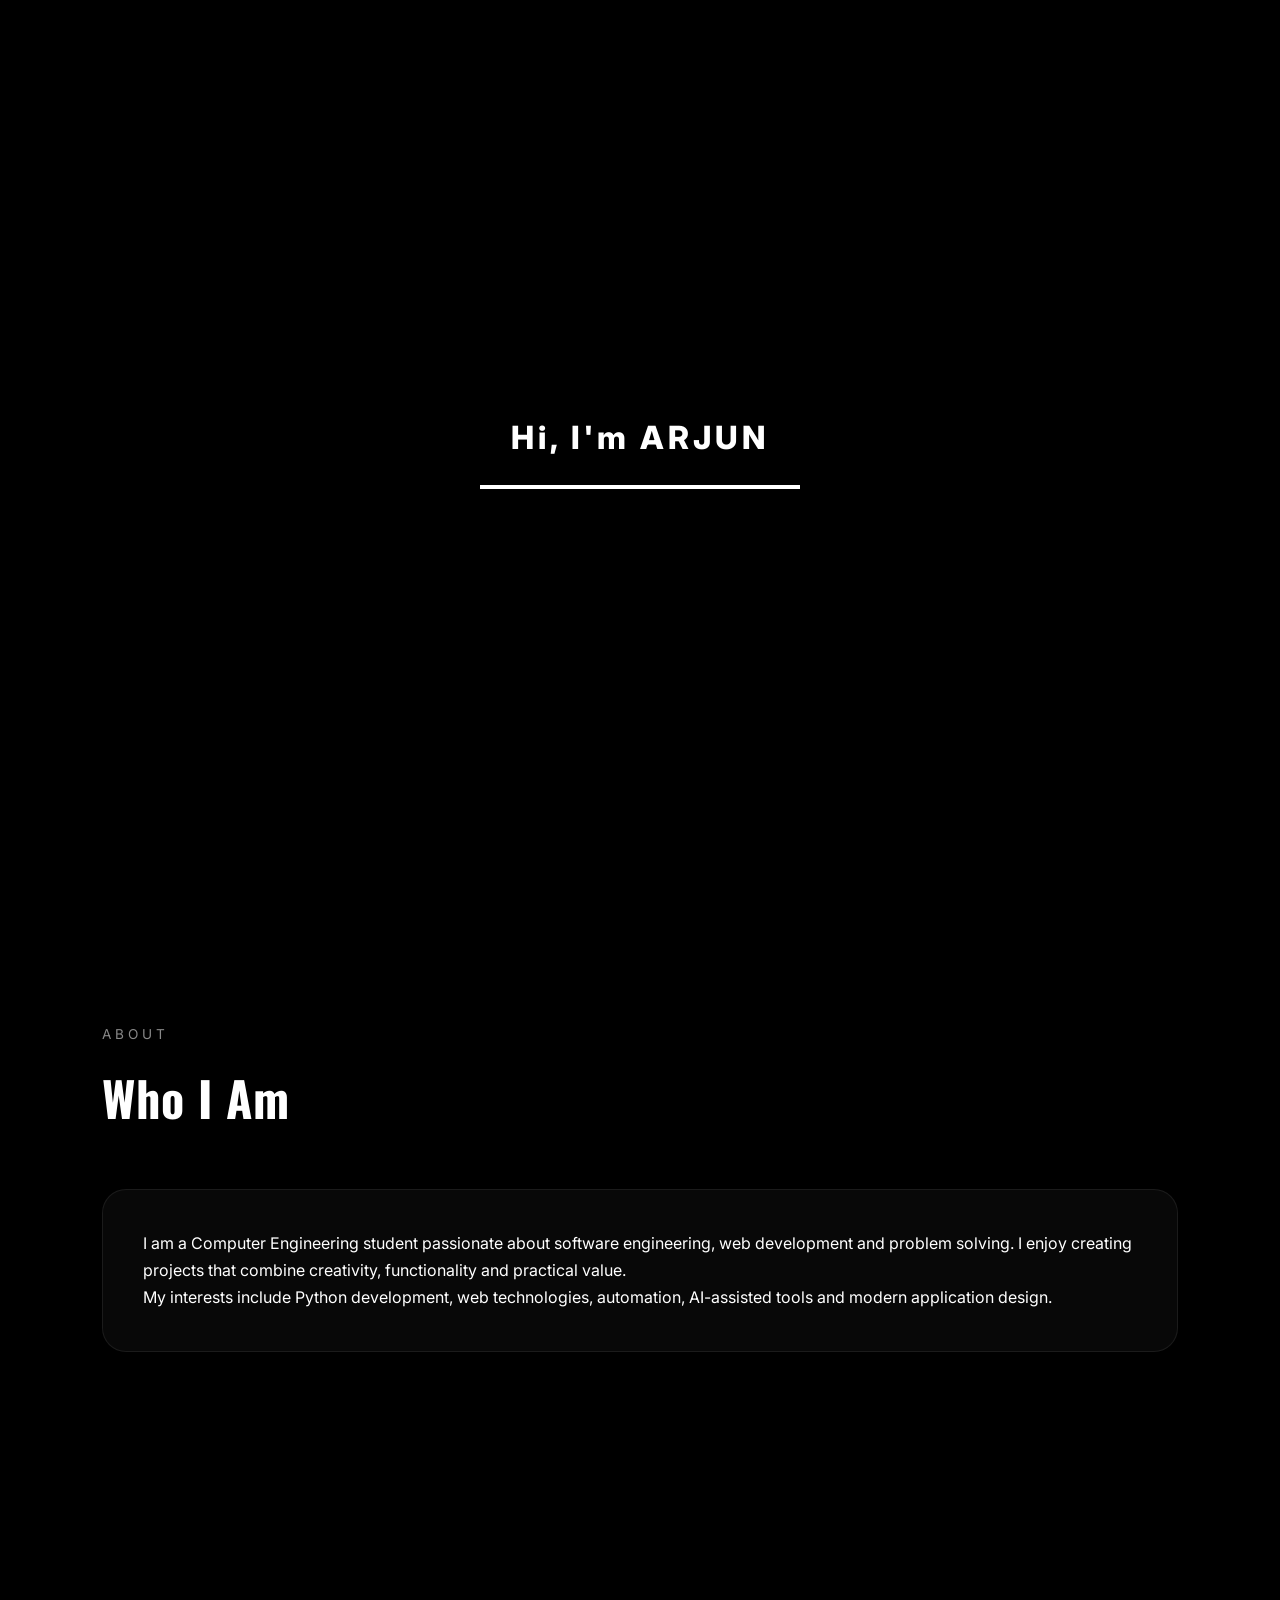
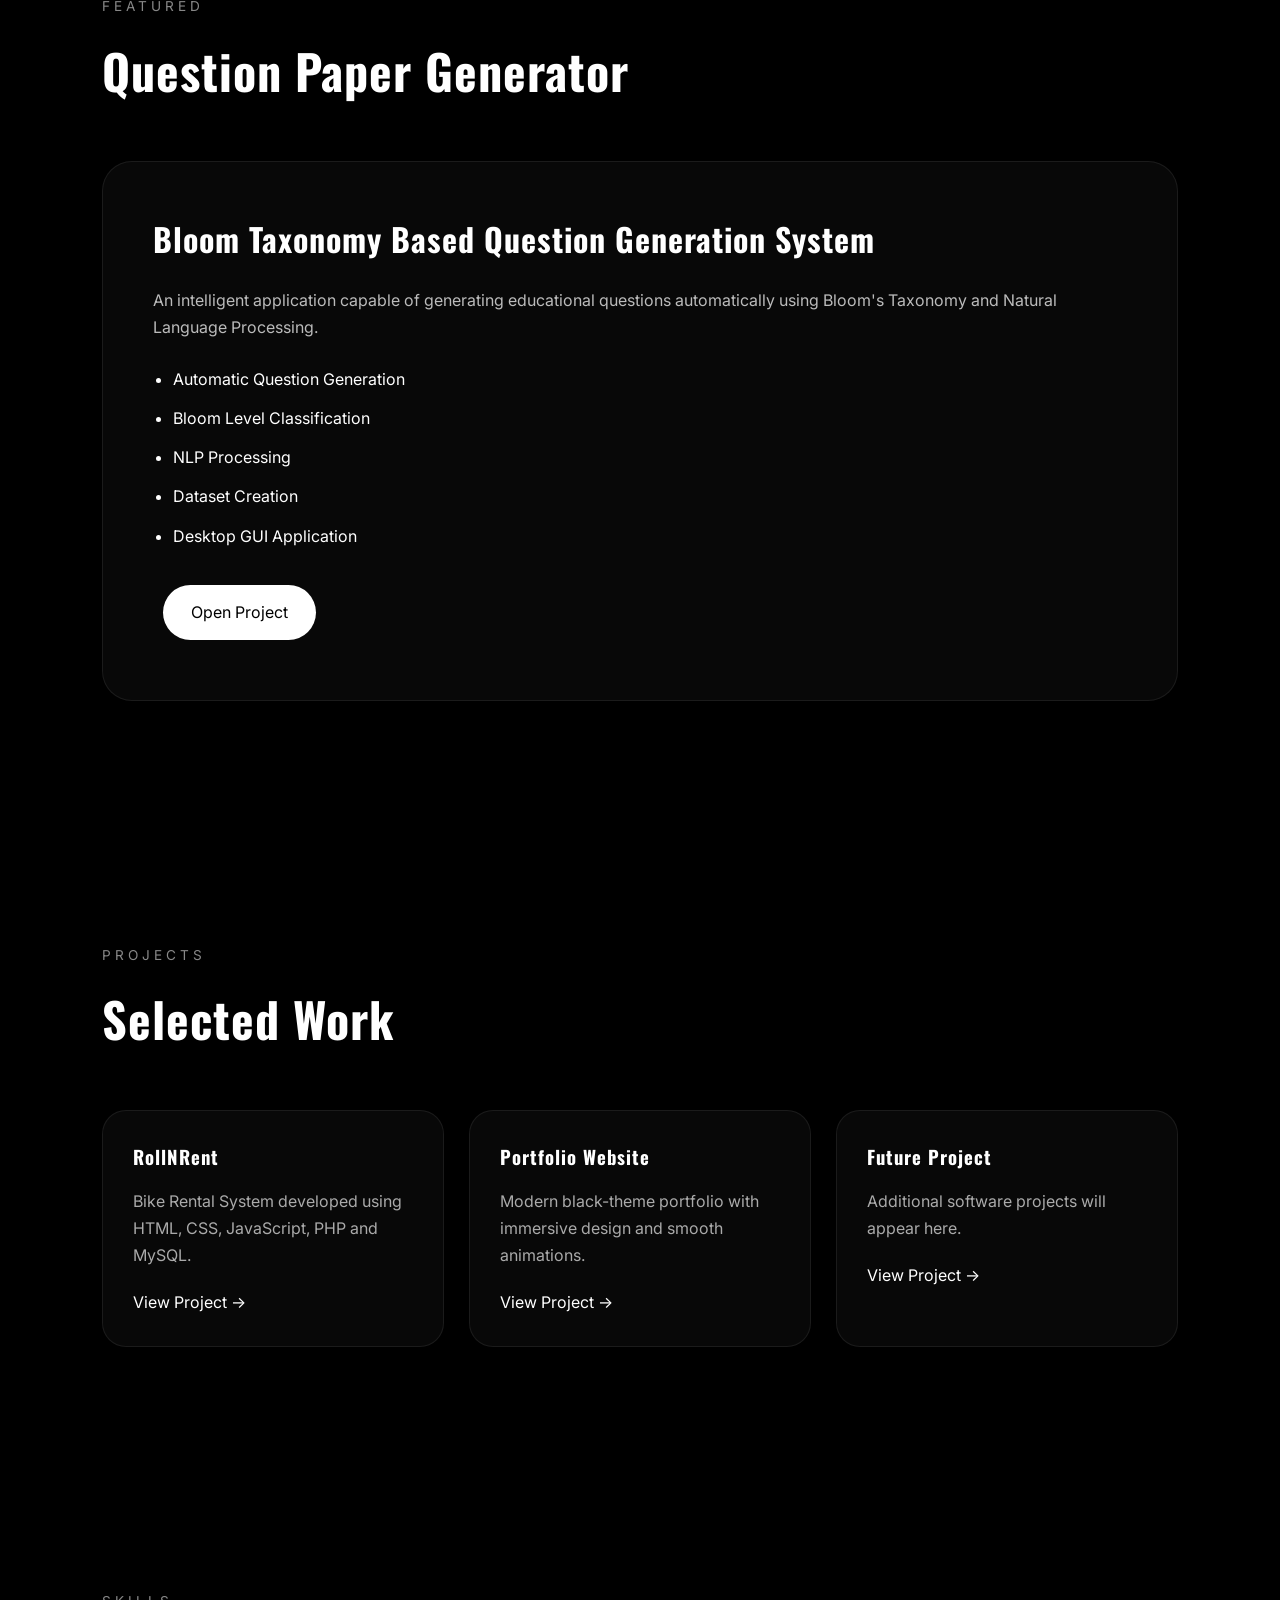
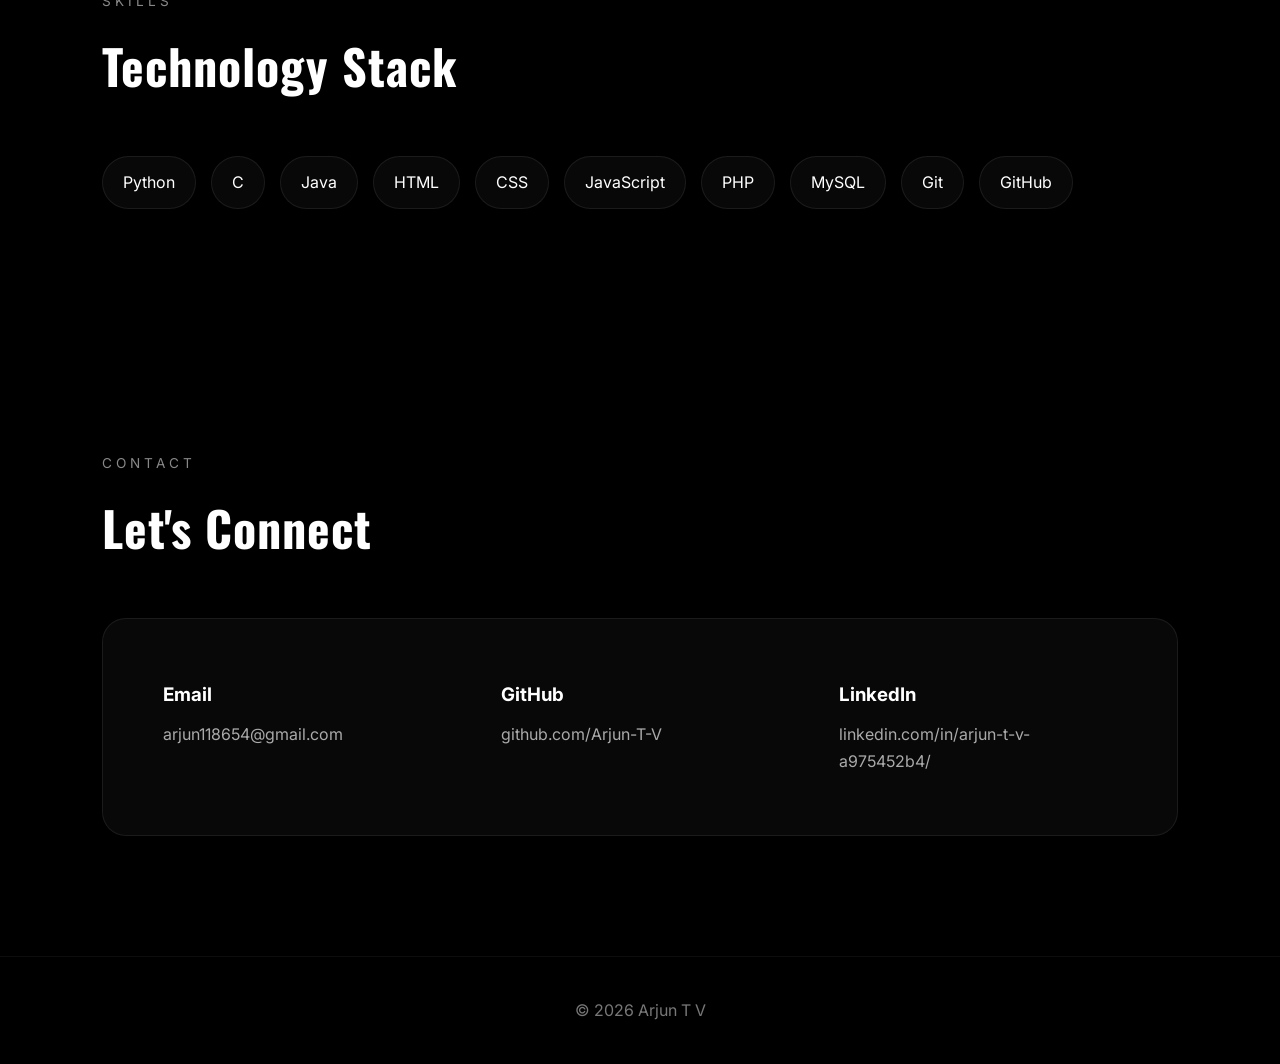
==== index.html @ a5fc8eab "Add files via upload" ====
<!DOCTYPE html>
<html lang="en">
<head>
    <meta charset="UTF-8">
    <meta name="viewport" content="width=device-width, initial-scale=1.0">
    <title>Arjun 's Projects</title>

    <link rel="stylesheet" href="style.css">

    <link href="https://fonts.googleapis.com/css2?family=Inter:wght@300;400;500;600&family=Oswald:wght@400;500;600;700&display=swap" rel="stylesheet">
    <link rel="icon" type="image/png" href="AJ.png">
</head>
<body>

    <!-- LOADER -->
    <div id="loader">
        <div class="loader-content">
            <h1>Hi, I'm ARJUN</h1>
            <div class="loader-line">
                <div class="loader-progress"></div>
            </div>
        </div>
    </div>

    <!-- CURSOR GLOW -->
    <div class="cursor-glow"></div>

    <!-- NAVBAR -->
    <nav>
        <div class="logo">
    <span>ARJUN</span>

    <svg class="voltage-svg" version="1.1" xmlns="http://www.w3.org/2000/svg" x="0px" y="0px" viewBox="0 0 234.6 61.3" preserveAspectRatio="none" xml:space="preserve">
        <filter id="logo-glow">
            <feGaussianBlur class="blur" result="coloredBlur" stdDeviation="2"></feGaussianBlur>
            <feTurbulence type="fractalNoise" baseFrequency="0.075" numOctaves="0.3" result="turbulence"></feTurbulence>
            <feDisplacementMap in="SourceGraphic" in2="turbulence" scale="30" xChannelSelector="R" yChannelSelector="G" result="displace"></feDisplacementMap>
            <feMerge>
                <feMergeNode in="coloredBlur"></feMergeNode>
                <feMergeNode in="coloredBlur"></feMergeNode>
                <feMergeNode in="coloredBlur"></feMergeNode>
                <feMergeNode in="displace"></feMergeNode>
                <feMergeNode in="SourceGraphic"></feMergeNode>
            </feMerge>
        </filter>
        <path class="voltage line-1" d="m216.3 51.2c-3.7 0-3.7-1.1-7.3-1.1-3.7 0-3.7 6.8-7.3 6.8-3.7 0-3.7-4.6-7.3-4.6-3.7 0-3.7 3.6-7.3 3.6-3.7 0-3.7-0.9-7.3-0.9-3.7 0-3.7-2.7-7.3-2.7-3.7 0-3.7 7.8-7.3 7.8-3.7 0-3.7-4.9-7.3-4.9-3.7 0-3.7-7.8-7.3-7.8-3.7 0-3.7-1.1-7.3-1.1-3.7 0-3.7 3.1-7.3 3.1-3.7 0-3.7 10.9-7.3 10.9-3.7 0-3.7-12.5-7.3-12.5-3.7 0-3.7 4.6-7.3 4.6-3.7 0-3.7 4.5-7.3 4.5-3.7 0-3.7 3.6-7.3 3.6-3.7 0-3.7-10-7.3-10-3.7 0-3.7-0.4-7.3-0.4-3.7 0-3.7 2.3-7.3 2.3-3.7 0-3.7 7.1-7.3 7.1-3.7 0-3.7-11.2-7.3-11.2-3.7 0-3.7 3.5-7.3 3.5-3.7 0-3.7 3.6-7.3 3.6-3.7 0-3.7-2.9-7.3-2.9-3.7 0-3.7 8.4-7.3 8.4-3.7 0-3.7-14.6-7.3-14.6-3.7 0-3.7 5.8-7.3 5.8-2.2 0-3.8-0.4-5.5-1.5-1.8-1.1-1.8-2.9-2.9-4.8-1-1.8 1.9-2.7 1.9-4.8 0-3.4-2.1-3.4-2.1-6.8s-9.9-3.4-9.9-6.8 8-3.4 8-6.8c0-2.2 2.1-2.4 3.1-4.2 1.1-1.8 0.2-3.9 2-5 1.8-1 3.1-7.9 5.3-7.9 3.7 0 3.7 0.9 7.3 0.9 3.7 0 3.7 6.7 7.3 6.7 3.7 0 3.7-1.8 7.3-1.8 3.7 0 3.7-0.6 7.3-0.6 3.7 0 3.7-7.8 7.3-7.8h7.3c3.7 0 3.7 4.7 7.3 4.7 3.7 0 3.7-1.1 7.3-1.1 3.7 0 3.7 11.6 7.3 11.6 3.7 0 3.7-2.6 7.3-2.6 3.7 0 3.7-12.9 7.3-12.9 3.7 0 3.7 10.9 7.3 10.9 3.7 0 3.7 1.3 7.3 1.3 3.7 0 3.7-8.7 7.3-8.7 3.7 0 3.7 11.5 7.3 11.5 3.7 0 3.7-1.4 7.3-1.4 3.7 0 3.7-2.6 7.3-2.6 3.7 0 3.7-5.8 7.3-5.8 3.7 0 3.7-1.3 7.3-1.3 3.7 0 3.7 6.6 7.3 6.6s3.7-9.3 7.3-9.3c3.7 0 3.7 0.2 7.3 0.2 3.7 0 3.7 8.5 7.3 8.5 3.7 0 3.7 0.2 7.3 0.2 3.7 0 3.7-1.5 7.3-1.5 3.7 0 3.7 1.6 7.3 1.6s3.7-5.1 7.3-5.1c2.2 0 0.6 9.6 2.4 10.7s4.1-2 5.1-0.1c1 1.8 10.3 2.2 10.3 4.3 0 3.4-10.7 3.4-10.7 6.8s1.2 3.4 1.2 6.8 1.9 3.4 1.9 6.8c0 2.2 7.2 7.7 6.2 9.5-1.1 1.8-12.3-6.5-14.1-5.5-1.7 0.9-0.1 6.2-2.2 6.2z" fill="transparent" stroke="#fff"></path>
        <path class="voltage line-2" d="m216.3 52.1c-3 0-3-0.5-6-0.5s-3 3-6 3-3-2-6-2-3 1.6-6 1.6-3-0.4-6-0.4-3-1.2-6-1.2-3 3.4-6 3.4-3-2.2-6-2.2-3-3.4-6-3.4-3-0.5-6-0.5-3 1.4-6 1.4-3 4.8-6 4.8-3-5.5-6-5.5-3 2-6 2-3 2-6 2-3 1.6-6 1.6-3-4.4-6-4.4-3-0.2-6-0.2-3 1-6 1-3 3.1-6 3.1-3-4.9-6-4.9-3 1.5-6 1.5-3 1.6-6 1.6-3-1.3-6-1.3-3 3.7-6 3.7-3-6.4-6-6.4-3 2.5-6 2.5h-6c-3 0-3-0.6-6-0.6s-3-1.4-6-1.4-3 0.9-6 0.9-3 4.3-6 4.3-3-3.5-6-3.5c-2.2 0-3.4-1.3-5.2-2.3-1.8-1.1-3.6-1.5-4.6-3.3s-4.4-3.5-4.4-5.7c0-3.4 0.4-3.4 0.4-6.8s2.9-3.4 2.9-6.8-0.8-3.4-0.8-6.8c0-2.2 0.3-4.2 1.3-5.9 1.1-1.8 0.8-6.2 2.6-7.3 1.8-1 5.5-2 7.7-2 3 0 3 2 6 2s3-0.5 6-0.5 3 5.1 6 5.1 3-1.1 6-1.1 3-5.6 6-5.6 3 4.8 6 4.8 3 0.6 6 0.6 3-3.8 6-3.8 3 5.1 6 5.1 3-0.6 6-0.6 3-1.2 6-1.2 3-2.6 6-2.6 3-0.6 6-0.6 3 2.9 6 2.9 3-4.1 6-4.1 3 0.1 6 0.1 3 3.7 6 3.7 3 0.1 6 0.1 3-0.6 6-0.6 3 0.7 6 0.7 3-2.2 6-2.2 3 4.4 6 4.4 3-1.7 6-1.7 3-4 6-4 3 4.7 6 4.7 3-0.5 6-0.5 3-0.8 6-0.8 3-3.8 6-3.8 3 6.3 6 6.3 3-4.8 6-4.8 3 1.9 6 1.9 3-1.9 6-1.9 3 1.3 6 1.3c2.2 0 5-0.5 6.7 0.5 1.8 1.1 2.4 4 3.5 5.8 1 1.8 0.3 3.7 0.3 5.9 0 3.4 3.4 3.4 3.4 6.8s-3.3 3.4-3.3 6.8 4 3.4 4 6.8c0 2.2-6 2.7-7 4.4-1.1 1.8 1.1 6.7-0.7 7.7-1.6 0.8-4.7-1.1-6.8-1.1z" fill="transparent" stroke="#fff"></path>
    </svg>
</div>

        <ul>
            <li><a href="#hero">Home</a></li>
            <li><a href="#about">About</a></li>
            <li><a href="#featured">Featured</a></li>
            <li><a href="#projects">Projects</a></li>
            <li><a href="#skills">Skills</a></li>
            <li><a href="#contact">Contact</a></li>
        </ul>
    </nav>

    <!-- HERO -->

    <section id="hero">

        <div class="hero-overlay"></div>

        <div class="hero-content">

            <p class="hero-small">
                SOFTWARE DEVELOPER
            </p>

            <h1>
                ARJUN
            </h1>

            <h2 id="typing"></h2>

            <p class="hero-description">
                Building practical software solutions,
                intelligent applications and modern web experiences.
            </p>

            <div class="hero-buttons">

                <a href="#featured" class="btn-primary">
                    View Project
                </a>

                <a href="#projects" class="btn-secondary">
                    Explore More
                </a>

            </div>

        </div>

    </section>

    <!-- ABOUT -->

    <section id="about">

        <div class="section-header">
            <span>ABOUT</span>
            <h2>Who I Am</h2>
        </div>

        <div class="glass-card">

            <p>
                I am a Computer Engineering student passionate about
                software engineering, web development and problem solving.
                I enjoy creating projects that combine creativity,
                functionality and practical value.
            </p>

            <p>
                My interests include Python development,
                web technologies, automation, AI-assisted tools
                and modern application design.
            </p>

        </div>

    </section>

    <!-- FEATURED PROJECT -->

    <section id="featured">

        <div class="section-header">
            <span>FEATURED</span>
            <h2>Question Paper Generator</h2>
        </div>

        <div class="featured-card">

            <div class="featured-info">

                <h3>
                    Bloom Taxonomy Based
                    Question Generation System
                </h3>

                <p>
                    An intelligent application capable of generating
                    educational questions automatically using
                    Bloom's Taxonomy and Natural Language Processing.
                </p>

                <ul>
                    <li>Automatic Question Generation</li>
                    <li>Bloom Level Classification</li>
                    <li>NLP Processing</li>
                    <li>Dataset Creation</li>
                    <li>Desktop GUI Application</li>
                </ul>

                <a href="#" class="btn-primary">
                    Open Project
                </a>

            </div>

        </div>

    </section>

    <!-- PROJECTS -->

    <section id="projects">

        <div class="section-header">
            <span>PROJECTS</span>
            <h2>Selected Work</h2>
        </div>

        <div class="project-grid">

            <div class="project-card">

                <h3>RollNRent</h3>

                <p>
                    Bike Rental System developed using
                    HTML, CSS, JavaScript, PHP and MySQL.
                </p>

                <a href="#">
                    View Project →
                </a>

            </div>

            <div class="project-card">

                <h3>Portfolio Website</h3>

                <p>
                    Modern black-theme portfolio with
                    immersive design and smooth animations.
                </p>

                <a href="#">
                    View Project →
                </a>

            </div>

            <div class="project-card">

                <h3>Future Project</h3>

                <p>
                    Additional software projects
                    will appear here.
                </p>

                <a href="#">
                    View Project →
                </a>

            </div>

        </div>

    </section>

    <!-- SKILLS -->

    <section id="skills">

        <div class="section-header">
            <span>SKILLS</span>
            <h2>Technology Stack</h2>
        </div>

        <div class="skills-grid">

            <span>Python</span>
            <span>C</span>
            <span>Java</span>
            <span>HTML</span>
            <span>CSS</span>
            <span>JavaScript</span>
            <span>PHP</span>
            <span>MySQL</span>
            <span>Git</span>
            <span>GitHub</span>

        </div>

    </section>

    <!-- CONTACT -->

<section id="contact">

    <div class="section-header">
        <span>CONTACT</span>
        <h2>Let's Connect</h2>
    </div>

    <div class="contact-card">

        <a href="mailto:arjun118654@gmail.com" class="contact-item">
            <h3>Email</h3>
            <p>arjun118654@gmail.com</p>
        </a>

        <a href="https://github.com/Arjun-T-V"
           target="_blank"
           class="contact-item">
            <h3>GitHub</h3>
            <p>github.com/Arjun-T-V</p>
        </a>

        <a href="https://www.linkedin.com/in/arjun-t-v-a975452b4/"
           target="_blank"
           class="contact-item">
            <h3>LinkedIn</h3>
            <p>linkedin.com/in/arjun-t-v-a975452b4/</p>
        </a>

    </div>

</section>

    <!-- FOOTER -->

    <footer>
        © 2026 Arjun T V
    </footer>

    <script src="script.js"></script>

</body>
</html>
---- style.css ----
/* ==========================
   RESET
========================== */

*{
    margin:0;
    padding:0;
    box-sizing:border-box;
}

html{
    scroll-behavior:smooth;
}

body{
    font-family:'Inter',sans-serif;
    background:#000;
    color:#fff;
    overflow-x:hidden;
    line-height:1.7;
}

/* ==========================
   SCROLLBAR
========================== */

::-webkit-scrollbar{
    width:8px;
}

::-webkit-scrollbar-track{
    background:#050505;
}

::-webkit-scrollbar-thumb{
    background:#222;
    border-radius:20px;
}

::-webkit-scrollbar-thumb:hover{
    background:#444;
}

/* ==========================
   LOADER
========================== */

#loader{
    position:fixed;
    inset:0;
    background:#000;
    display:flex;
    justify-content:center;
    align-items:center;
    z-index:99999;
}

.loader-content{
    width:320px;
    text-align:center;
}

.loader-content h1{
    font-size:2rem;
    font-weight:800;
    margin-bottom:20px;
    letter-spacing:4px;
}

.loader-line{
    width:100%;
    height:4px;
    background:#111;
    overflow:hidden;
}

.loader-progress{
    width:0%;
    height:100%;
    background:#fff;
    animation:loading 2.5s forwards;
}

@keyframes loading{
    from{
        width:0%;
    }
    to{
        width:100%;
    }
}

/* ==========================
   CURSOR GLOW
========================== */

.cursor-glow{
    position:fixed;
    width:150px;
    height:150px;
    border-radius:50%;

    background:
    radial-gradient(
        circle,
        rgba(255,255,255,.02),
        transparent 75%
    );

    pointer-events:none;

    transform:translate(-50%,-50%);
    z-index:9999;
}

/* ==========================
   NAVBAR
========================== */

nav{
    position:fixed;
    top:0;
    left:0;

    width:100%;

    display:flex;
    justify-content:space-between;
    align-items:center;

    padding:22px 8%;

    background:transparent;

    backdrop-filter:none;

    border:none;

    box-shadow:none;

    z-index:1000;
}

.logo{
    position:relative;

    font-size:1.3rem;
    font-weight:800;

    letter-spacing:4px;

    color:white;

    cursor:pointer;

    user-select:none;

    padding:0.15em 0.2em;

    transition:
        transform .35s ease,
        text-shadow .35s ease,
        letter-spacing .35s ease;
}

.logo span{
    position:relative;
    z-index:2;
}

.logo::after{
    content:"";

    position:absolute;

    left:50%;
    bottom:-6px;

    width:0%;
    height:2px;

    background:white;

    transform:translateX(-50%);

    transition:width .35s ease;
}



/* ==========================
   VOLTAGE WAVE ANIMATION
========================== */

.voltage-svg{
    display:block;
    position:absolute;
    top:-0.35em;
    left:-0.15em;
    width:calc(100% + 0.3em);
    height:calc(100% + 0.7em);
    pointer-events:none;
    opacity:0;
    transition:opacity .4s;
    transition-delay:.1s;
}

.logo:hover .voltage-svg{
    opacity:1;
}

.voltage-svg path{
    stroke-dasharray:100;
    filter:url("#logo-glow");
}

.voltage-svg path.line-1{
    stroke:#f6de8d;
    stroke-dashoffset:0;
    animation:spark-1 3s linear infinite;
}

.voltage-svg path.line-2{
    stroke:#6bfeff;
    stroke-dashoffset:500;
    animation:spark-2 3s linear infinite;
}

@keyframes spark-1{
    to{
        stroke-dashoffset:-1000;
    }
}

@keyframes spark-2{
    to{
        stroke-dashoffset:-500;
    }
}


nav ul{
    display:flex;
    list-style:none;
    gap:60px;
}

nav ul li a{
    text-decoration:none;
    color:#fff;

    font-size:.95rem;
    font-weight:500;

    display:inline-block;

    transition:
        transform .35s cubic-bezier(.175,.885,.32,1.275),
        letter-spacing .35s ease,
        opacity .35s ease;
}
nav ul li a:hover{
    transform:
        scaleX(1.25)
        scaleY(1.05);

    letter-spacing:1px;
}

/* Bubble background */



/* Stretch animation */



nav ul li a:hover{
    transform:
        scaleX(1.15)
        scaleY(1.05);
}

/* Active section */

.active-link{
    color:#fff !important;
}


/* ==========================
   HERO
========================== */

#hero{
    position:relative;

    min-height:100vh;

    display:flex;
    align-items:center;
    justify-content:center;

    text-align:center;

    overflow:hidden;
}

#hero::before{
    content:"";

    position:absolute;
    inset:0;

    background:
        linear-gradient(
            to bottom,
            rgba(0,0,0,0.2) 0%,
            rgba(0,0,0,0.35) 40%,
            rgba(0,0,0,0.75) 75%,
            rgba(0,0,0,1) 100%
        ),
        url("images/cover.jpg");

    background-size:cover;
    background-position:center;
    background-repeat:no-repeat;

    z-index:-2;
}
#hero::after{
    content:"";

    position:absolute;
    left:0;
    right:0;
    bottom:0;

    height:250px;

    background:
        linear-gradient(
            to bottom,
            transparent,
            #000
        );

    z-index:-1;
}

.hero-overlay{
    position:absolute;
    inset:0;

    background:
    radial-gradient(
        circle at center,
        transparent,
        rgba(0,0,0,.6)
    );

    z-index:-1;
}

.hero-content{
    max-width:900px;
    padding:20px;
}

.hero-small{
    letter-spacing:5px;
    color:#bbb;
    margin-bottom:15px;
}

.hero-content h1{
    font-family:'Oswald',sans-serif;

    font-size:7rem;
    font-weight:700;

    letter-spacing:4px;

    line-height:.9;

    text-transform:uppercase;

    margin-bottom:15px;
}

.hero-content h2{
    min-height:50px;
    font-size:1.5rem;
    color:#ddd;
    margin-bottom:20px;
}

.hero-description{
    max-width:700px;
    margin:auto;
    color:#bbb;
}

/* ==========================
   BUTTONS
========================== */

.hero-buttons{
    margin-top:35px;
}

.btn-primary,
.btn-secondary{
    display:inline-block;

    padding:14px 28px;

    text-decoration:none;

    border-radius:40px;

    margin:10px;

    transition:.3s;
}

.btn-primary{
    background:#fff;
    color:#000;
}

.btn-primary:hover{
    transform:translateY(-3px);
}

.btn-secondary{
    border:1px solid #fff;
    color:#fff;
}

.btn-secondary:hover{
    background:#fff;
    color:#000;
}

/* ==========================
   SECTIONS
========================== */

section{
    padding:120px 8%;
}

.section-header{
    margin-bottom:50px;
}

.section-header span{
    color:#888;
    letter-spacing:4px;
    font-size:.85rem;
}

.section-header h2{
    font-size:3rem;
    margin-top:10px;
}

/* ==========================
   GLASS CARD
========================== */

.glass-card{
    background:#080808;

    border:
    1px solid rgba(255,255,255,.08);

    border-radius:24px;

    padding:40px;

    transition:.3s;
}

.glass-card:hover{
    border-color:
    rgba(255,255,255,.15);
}

/* ==========================
   FEATURED PROJECT
========================== */

.featured-card{
    background:#080808;

    border:
    1px solid rgba(255,255,255,.08);

    border-radius:30px;

    padding:50px;
}

.featured-info h3{
    font-size:2rem;
    margin-bottom:20px;
}

.featured-info p{
    color:#bbb;
}

.featured-info ul{
    margin:25px 0;
    padding-left:20px;
}

.featured-info li{
    margin-bottom:12px;
}

/* ==========================
   PROJECT GRID
========================== */

.project-grid{
    display:grid;

    grid-template-columns:
    repeat(auto-fit,minmax(300px,1fr));

    gap:25px;
}

.project-card{
    background:#080808;

    border:
    1px solid rgba(255,255,255,.08);

    border-radius:24px;

    padding:30px;

    transition:.35s;
}

.project-card:hover{
    transform:translateY(-8px);

    border-color:
    rgba(255,255,255,.25);
}

.project-card h3{
    margin-bottom:15px;
}

.project-card p{
    color:#aaa;
    margin-bottom:20px;
}

.project-card a{
    text-decoration:none;
    color:#fff;
}

/* ==========================
   SKILLS
========================== */

.skills-grid{
    display:flex;
    flex-wrap:wrap;
    gap:15px;
}

.skills-grid span{
    padding:12px 20px;

    background:#080808;

    border:
    1px solid rgba(255,255,255,.08);

    border-radius:50px;

    transition:.3s;
}

.skills-grid span:hover{
    border-color:
    rgba(255,255,255,.25);
}

/* ==========================
   CONTACT
========================== */

.contact-card{
    display:grid;

    grid-template-columns:
    repeat(auto-fit,minmax(250px,1fr));

    gap:20px;

    background:#080808;

    border:
    1px solid rgba(255,255,255,.08);

    border-radius:24px;

    padding:40px;
}

.contact-card h3{
    margin-bottom:10px;
}

.contact-card p{
    color:#aaa;
}

/* ==========================
   FOOTER
========================== */

footer{
    text-align:center;

    padding:40px;

    color:#777;

    border-top:
    1px solid rgba(255,255,255,.05);
}

/* ==========================
   RESPONSIVE
========================== */

@media(max-width:1000px){

    .hero-content h1{
        font-size:4rem;
    }

    .section-header h2{
        font-size:2.3rem;
    }
}

@media(max-width:768px){

    nav{
        flex-direction:column;
        gap:15px;
    }

    nav ul{
        flex-wrap:wrap;
        justify-content:center;
    }

    .hero-content h1{
        font-size:3rem;
    }

    .hero-content h2{
        font-size:1.2rem;
    }

    .section-header h2{
        font-size:2rem;
    }

    section{
        padding:90px 6%;
    }
}

@media(max-width:500px){

    .hero-content h1{
        font-size:2.3rem;
    }

    .hero-small{
        letter-spacing:2px;
    }
}
@keyframes lightning{

    0%{
        opacity:0;
    }

    50%{
        opacity:1;
    }

    100%{
        opacity:.2;
    }

}
.logo,
.hero-content h1,
.hero-content h2,
.section-header h2,
.featured-info h3,
.project-card h3{
    font-family:'Oswald',sans-serif;
    letter-spacing:1px;
}
/* ==========================
   NAVBAR SCROLL EFFECT
========================== */

nav{
    transition:
        transform .45s ease,
        opacity .45s ease;
}

nav.hide-nav{
    transform:translateY(-120%);
    opacity:0;
}
.contact-item{
    text-decoration:none;
    color:inherit;
    display:block;
    padding:20px;
    border-radius:18px;
    transition:all .3s ease;
}

.contact-item:hover{
    background:rgba(255,255,255,.05);
    transform:translateY(-5px);
}

.contact-item h3{
    margin-bottom:10px;
}

.contact-item p{
    color:#aaa;
}
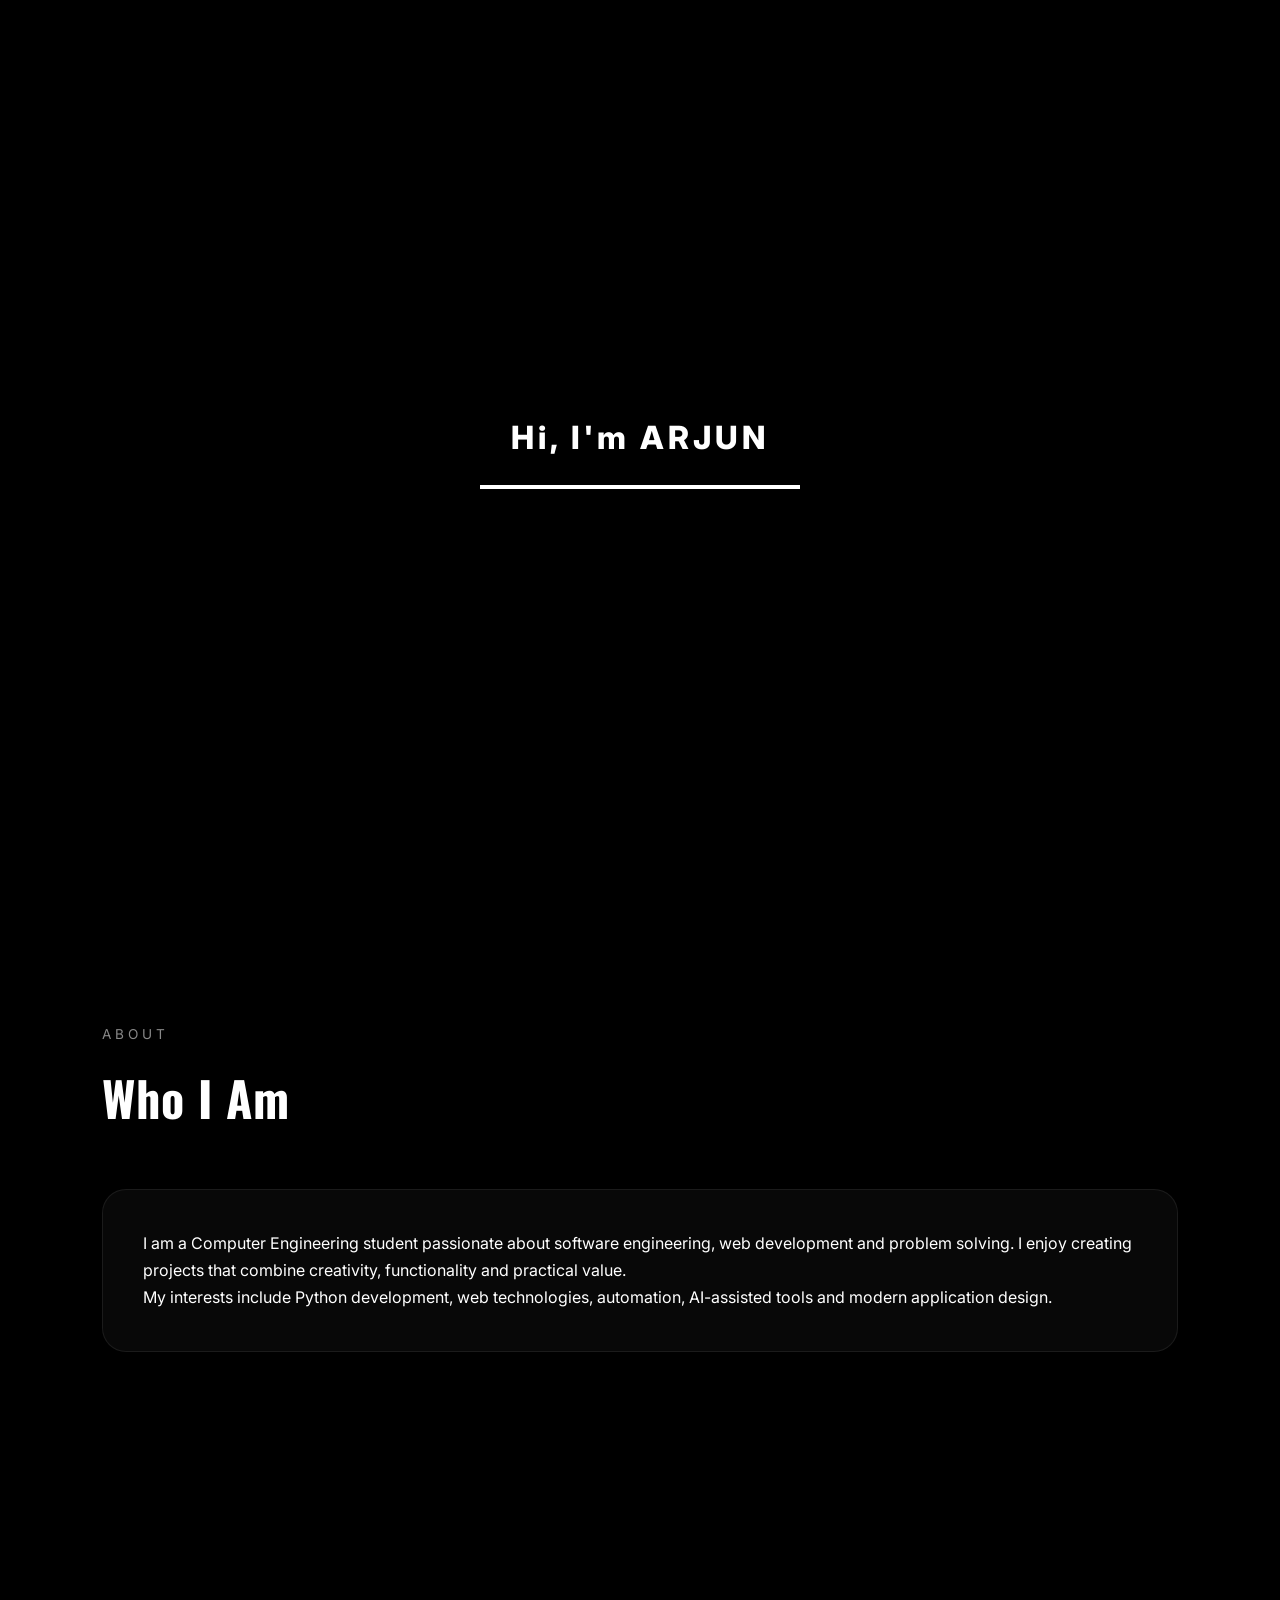
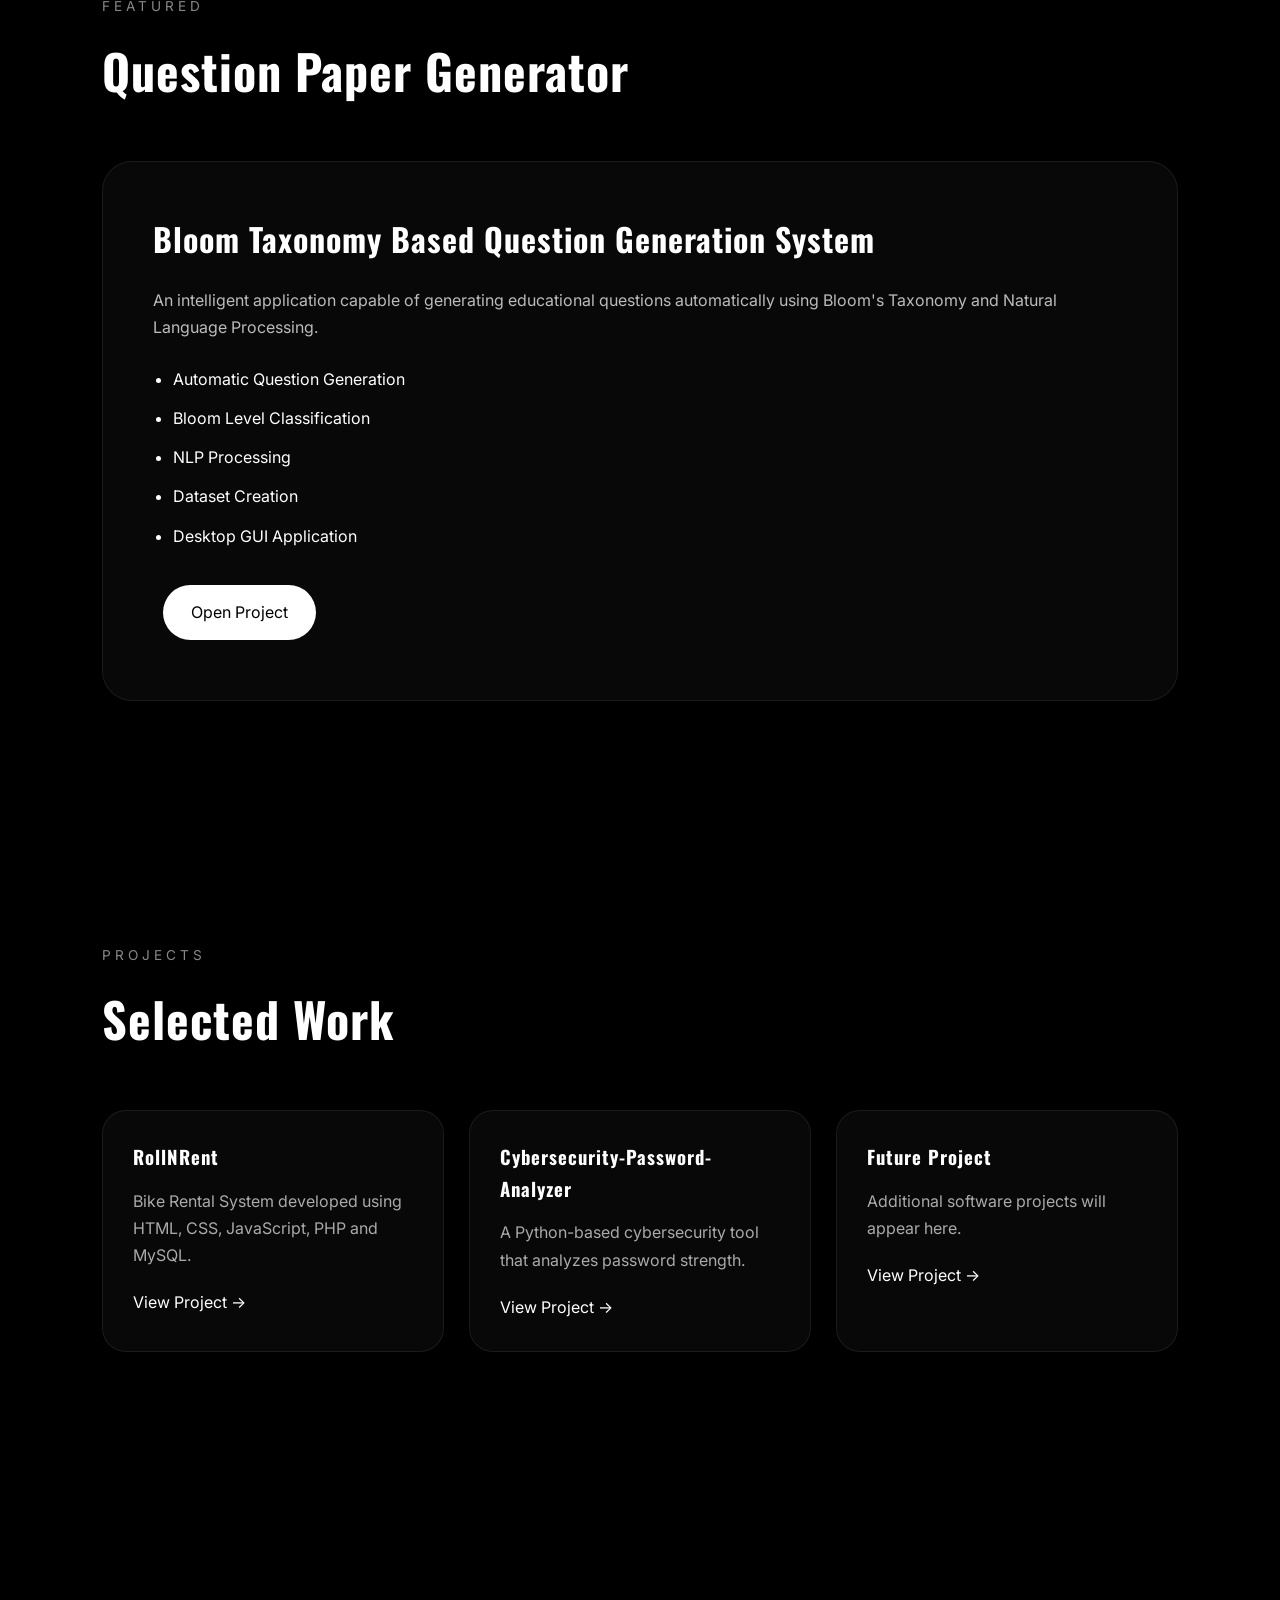
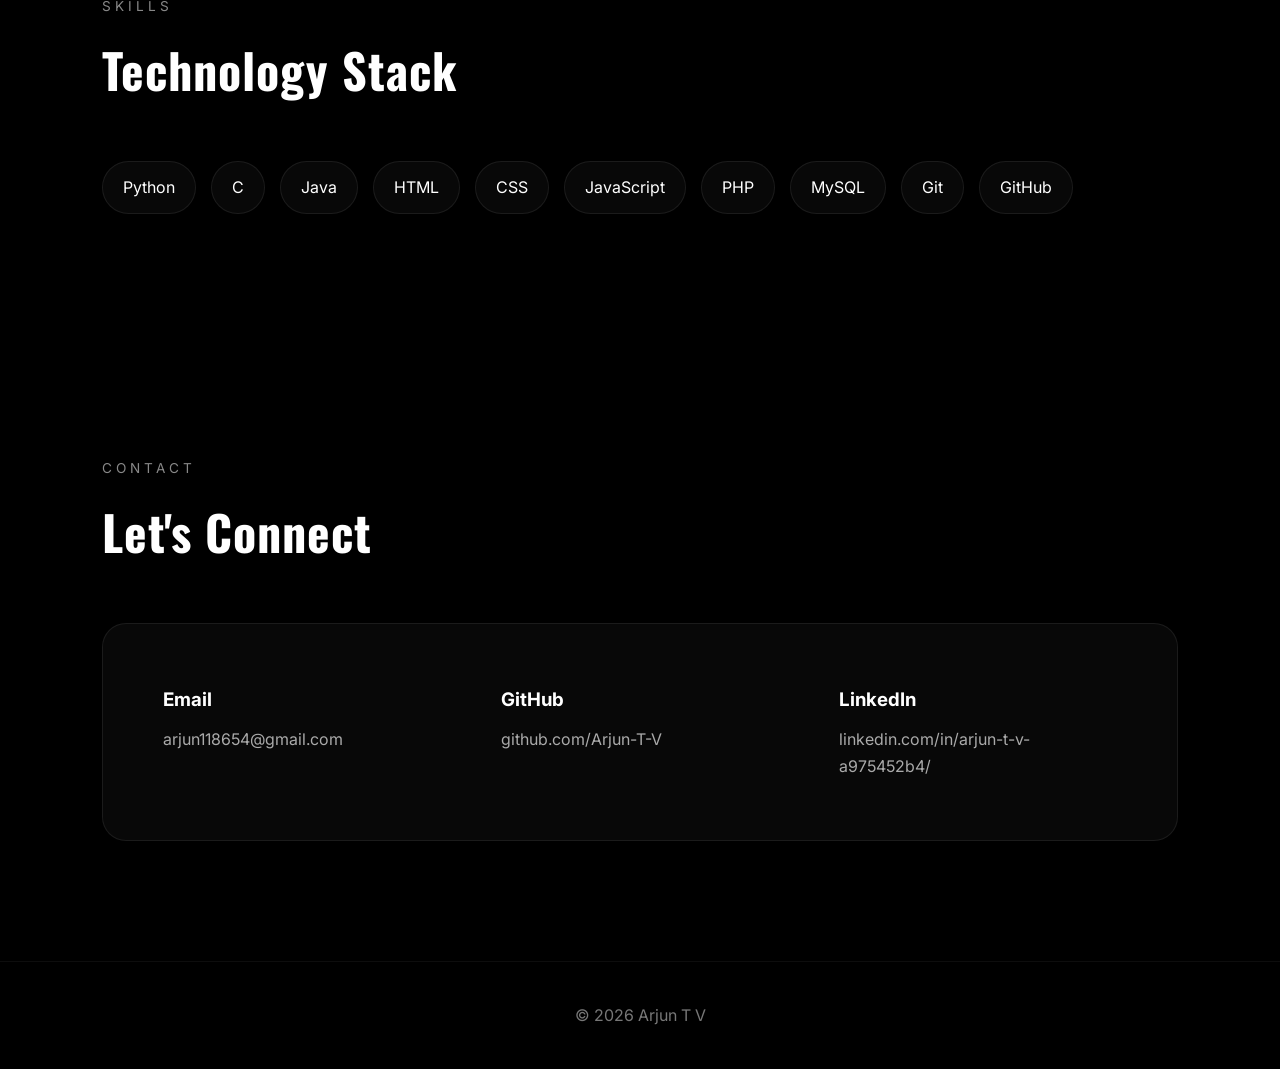
==== commit b6d90445: "Add files via upload" ====
--- a/index.html
+++ b/index.html
@@ -157,7 +157,7 @@
                     <li>Desktop GUI Application</li>
                 </ul>
 
-                <a href="#" class="btn-primary">
+                <a href="https://github.com/Arjun-T-V/PAPERLY" class="btn-primary">
                     Open Project
                 </a>
 
@@ -195,14 +195,14 @@
 
             <div class="project-card">
 
-                <h3>Portfolio Website</h3>
-
-                <p>
-                    Modern black-theme portfolio with
-                    immersive design and smooth animations.
-                </p>
-
-                <a href="#">
+                <h3>Cybersecurity-Password-Analyzer</h3>
+
+                <p>
+                    A Python-based cybersecurity tool
+                    that analyzes password strength.
+                </p>
+
+                <a href="https://github.com/Arjun-T-V/Cybersecurity-Password-Analyzer">
                     View Project →
                 </a>
 
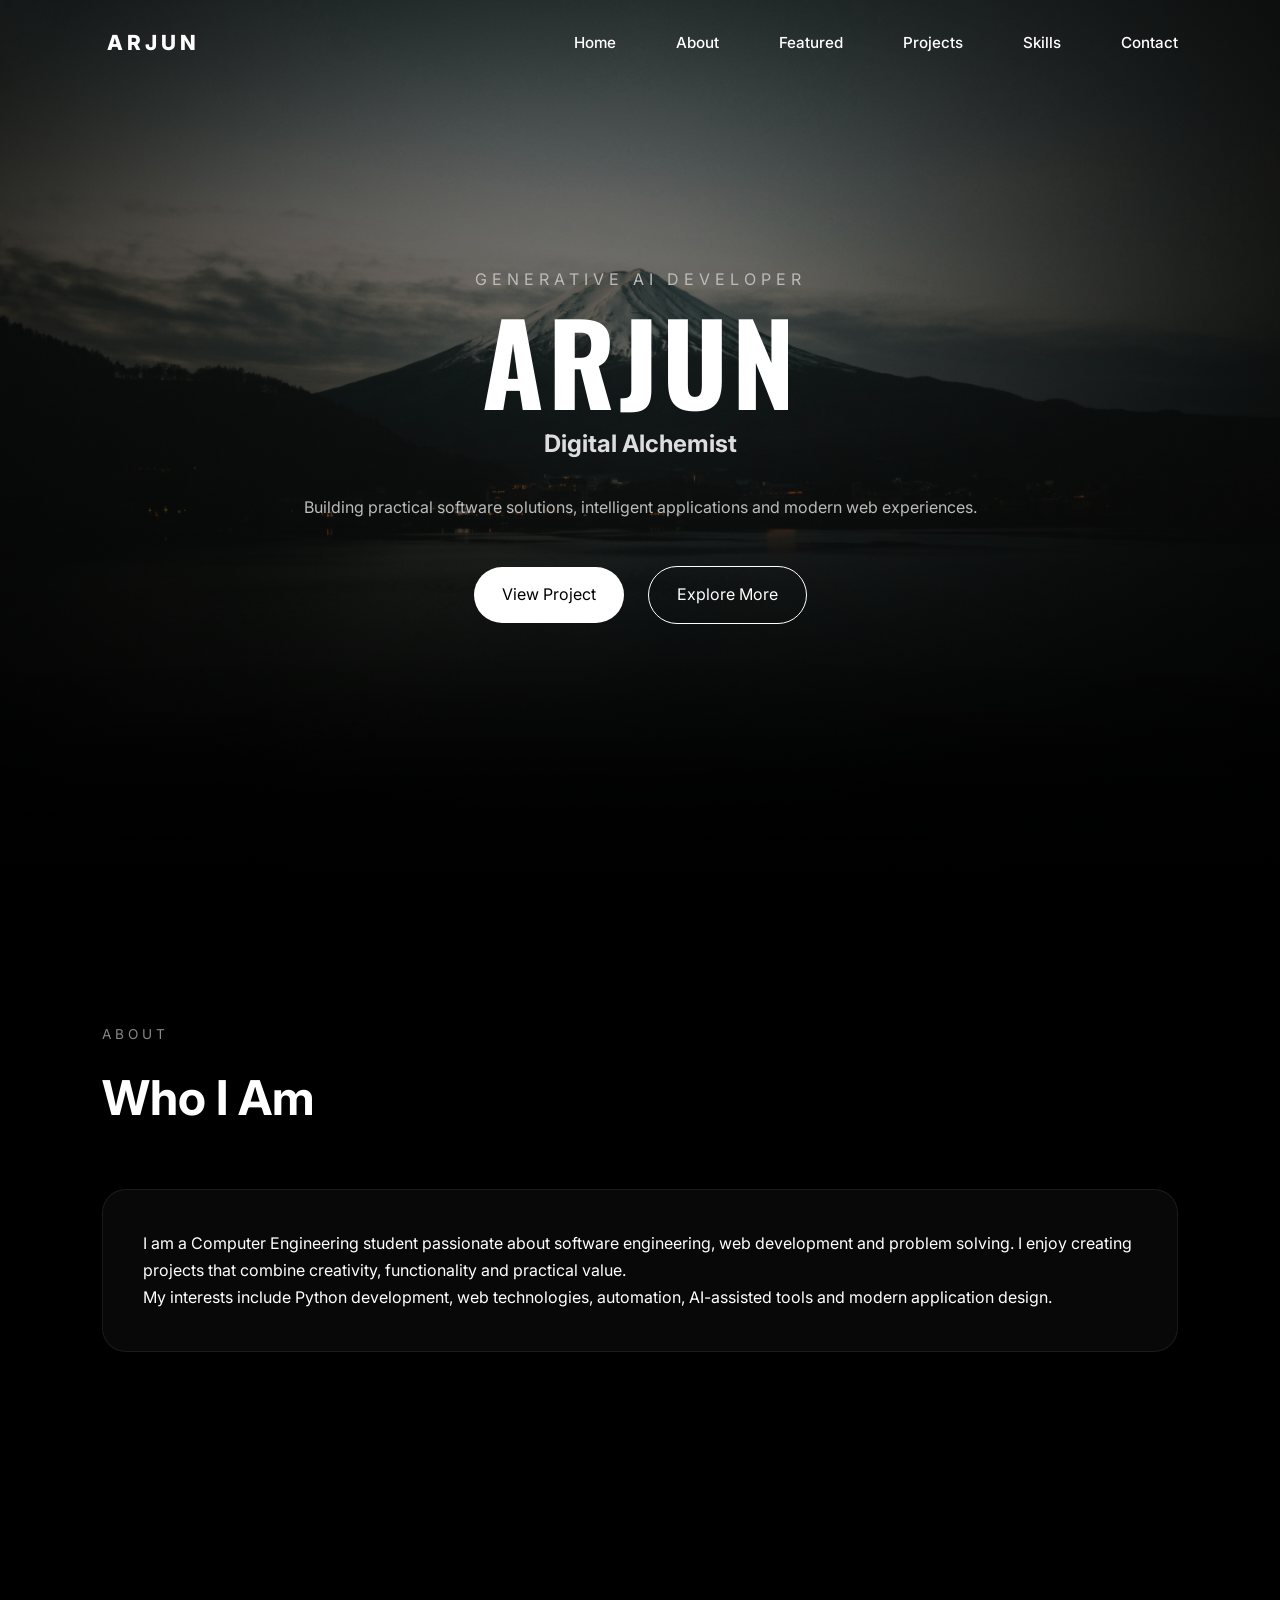
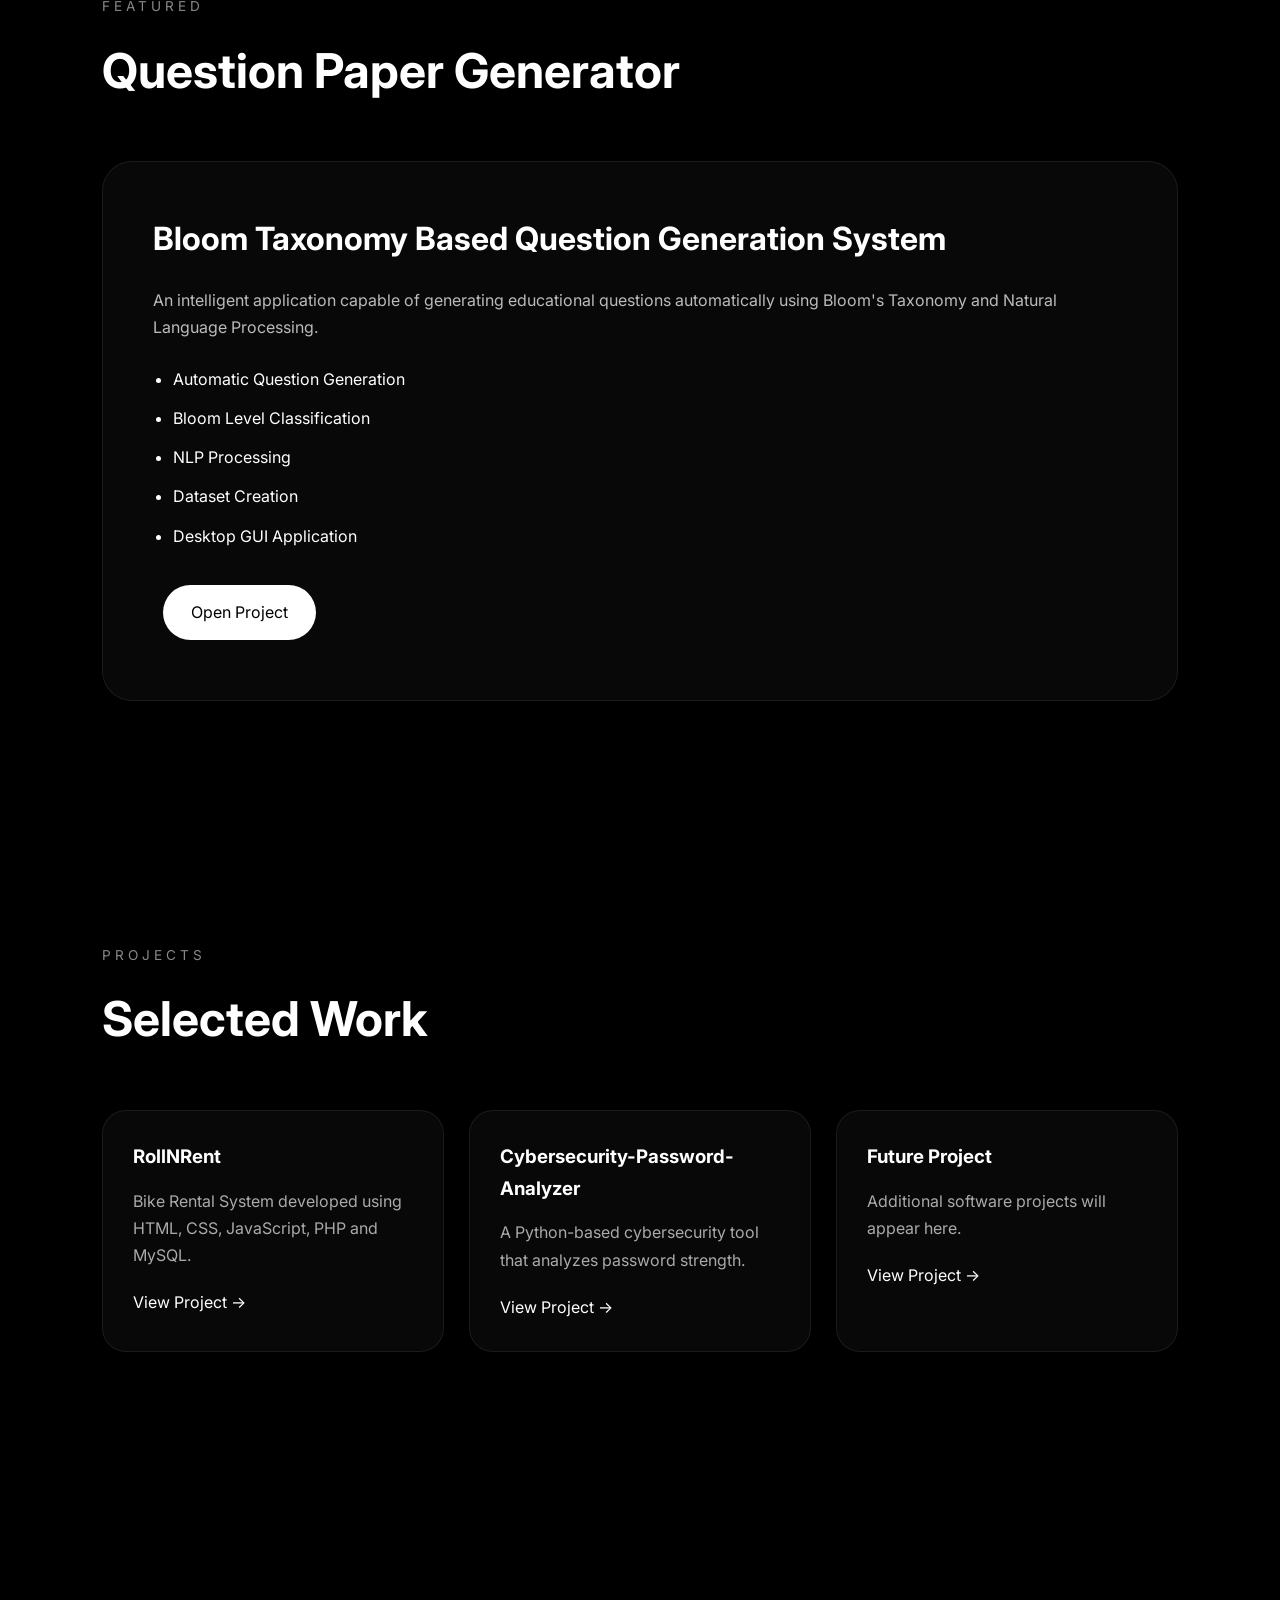
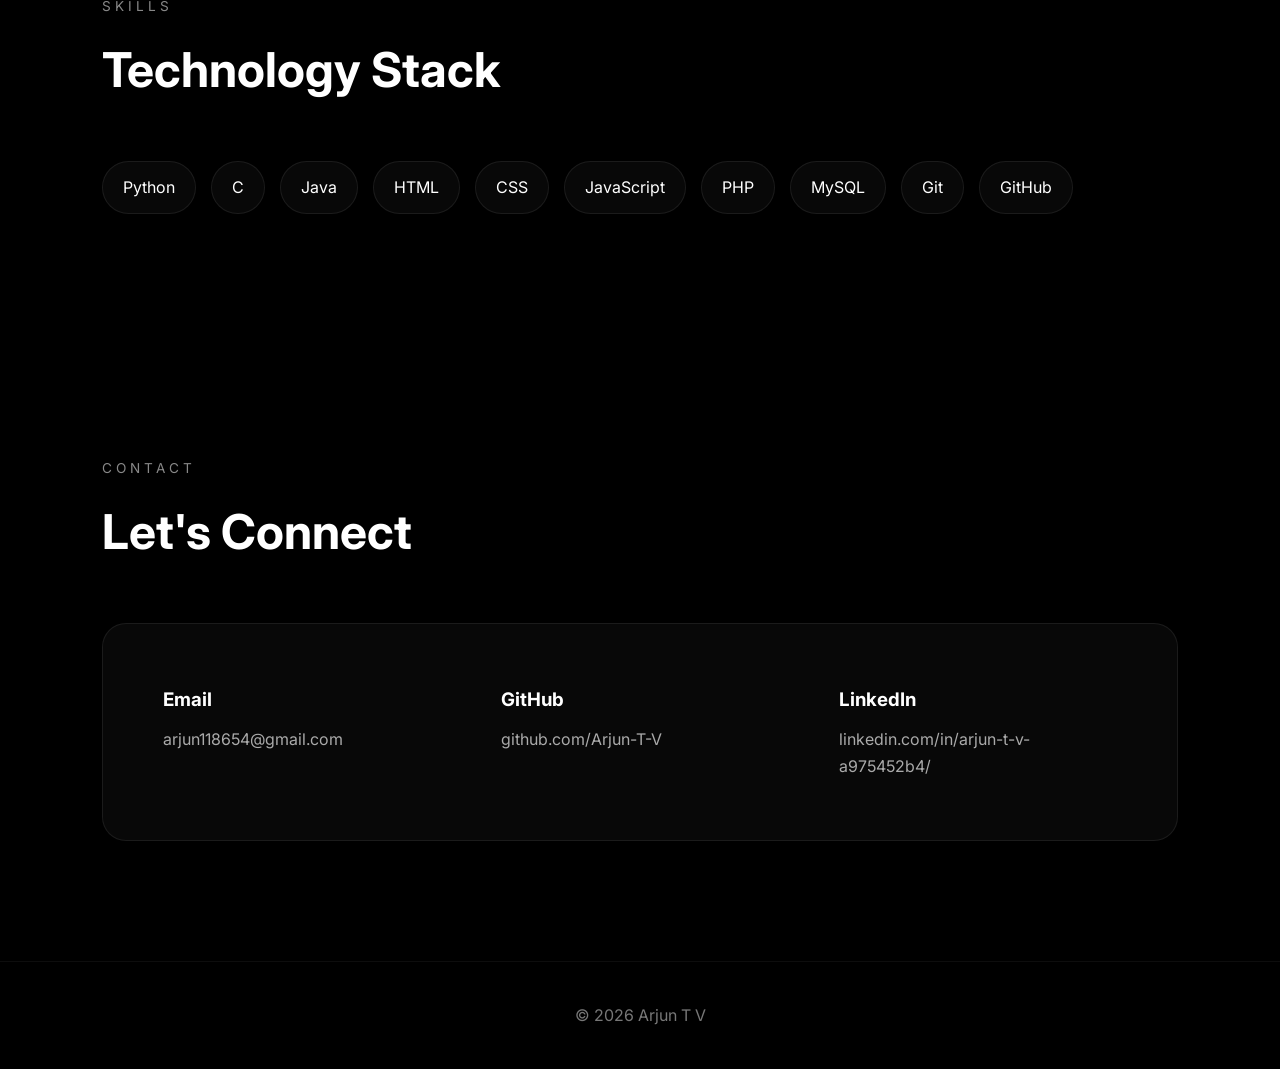
==== commit 0526e646: "Add files via upload" ====
--- a/index.html
+++ b/index.html
@@ -26,37 +26,48 @@
     <div class="cursor-glow"></div>
 
     <!-- NAVBAR -->
-    <nav>
-        <div class="logo">
-    <span>ARJUN</span>
-
-    <svg class="voltage-svg" version="1.1" xmlns="http://www.w3.org/2000/svg" x="0px" y="0px" viewBox="0 0 234.6 61.3" preserveAspectRatio="none" xml:space="preserve">
-        <filter id="logo-glow">
-            <feGaussianBlur class="blur" result="coloredBlur" stdDeviation="2"></feGaussianBlur>
-            <feTurbulence type="fractalNoise" baseFrequency="0.075" numOctaves="0.3" result="turbulence"></feTurbulence>
-            <feDisplacementMap in="SourceGraphic" in2="turbulence" scale="30" xChannelSelector="R" yChannelSelector="G" result="displace"></feDisplacementMap>
-            <feMerge>
-                <feMergeNode in="coloredBlur"></feMergeNode>
-                <feMergeNode in="coloredBlur"></feMergeNode>
-                <feMergeNode in="coloredBlur"></feMergeNode>
-                <feMergeNode in="displace"></feMergeNode>
-                <feMergeNode in="SourceGraphic"></feMergeNode>
-            </feMerge>
-        </filter>
-        <path class="voltage line-1" d="m216.3 51.2c-3.7 0-3.7-1.1-7.3-1.1-3.7 0-3.7 6.8-7.3 6.8-3.7 0-3.7-4.6-7.3-4.6-3.7 0-3.7 3.6-7.3 3.6-3.7 0-3.7-0.9-7.3-0.9-3.7 0-3.7-2.7-7.3-2.7-3.7 0-3.7 7.8-7.3 7.8-3.7 0-3.7-4.9-7.3-4.9-3.7 0-3.7-7.8-7.3-7.8-3.7 0-3.7-1.1-7.3-1.1-3.7 0-3.7 3.1-7.3 3.1-3.7 0-3.7 10.9-7.3 10.9-3.7 0-3.7-12.5-7.3-12.5-3.7 0-3.7 4.6-7.3 4.6-3.7 0-3.7 4.5-7.3 4.5-3.7 0-3.7 3.6-7.3 3.6-3.7 0-3.7-10-7.3-10-3.7 0-3.7-0.4-7.3-0.4-3.7 0-3.7 2.3-7.3 2.3-3.7 0-3.7 7.1-7.3 7.1-3.7 0-3.7-11.2-7.3-11.2-3.7 0-3.7 3.5-7.3 3.5-3.7 0-3.7 3.6-7.3 3.6-3.7 0-3.7-2.9-7.3-2.9-3.7 0-3.7 8.4-7.3 8.4-3.7 0-3.7-14.6-7.3-14.6-3.7 0-3.7 5.8-7.3 5.8-2.2 0-3.8-0.4-5.5-1.5-1.8-1.1-1.8-2.9-2.9-4.8-1-1.8 1.9-2.7 1.9-4.8 0-3.4-2.1-3.4-2.1-6.8s-9.9-3.4-9.9-6.8 8-3.4 8-6.8c0-2.2 2.1-2.4 3.1-4.2 1.1-1.8 0.2-3.9 2-5 1.8-1 3.1-7.9 5.3-7.9 3.7 0 3.7 0.9 7.3 0.9 3.7 0 3.7 6.7 7.3 6.7 3.7 0 3.7-1.8 7.3-1.8 3.7 0 3.7-0.6 7.3-0.6 3.7 0 3.7-7.8 7.3-7.8h7.3c3.7 0 3.7 4.7 7.3 4.7 3.7 0 3.7-1.1 7.3-1.1 3.7 0 3.7 11.6 7.3 11.6 3.7 0 3.7-2.6 7.3-2.6 3.7 0 3.7-12.9 7.3-12.9 3.7 0 3.7 10.9 7.3 10.9 3.7 0 3.7 1.3 7.3 1.3 3.7 0 3.7-8.7 7.3-8.7 3.7 0 3.7 11.5 7.3 11.5 3.7 0 3.7-1.4 7.3-1.4 3.7 0 3.7-2.6 7.3-2.6 3.7 0 3.7-5.8 7.3-5.8 3.7 0 3.7-1.3 7.3-1.3 3.7 0 3.7 6.6 7.3 6.6s3.7-9.3 7.3-9.3c3.7 0 3.7 0.2 7.3 0.2 3.7 0 3.7 8.5 7.3 8.5 3.7 0 3.7 0.2 7.3 0.2 3.7 0 3.7-1.5 7.3-1.5 3.7 0 3.7 1.6 7.3 1.6s3.7-5.1 7.3-5.1c2.2 0 0.6 9.6 2.4 10.7s4.1-2 5.1-0.1c1 1.8 10.3 2.2 10.3 4.3 0 3.4-10.7 3.4-10.7 6.8s1.2 3.4 1.2 6.8 1.9 3.4 1.9 6.8c0 2.2 7.2 7.7 6.2 9.5-1.1 1.8-12.3-6.5-14.1-5.5-1.7 0.9-0.1 6.2-2.2 6.2z" fill="transparent" stroke="#fff"></path>
-        <path class="voltage line-2" d="m216.3 52.1c-3 0-3-0.5-6-0.5s-3 3-6 3-3-2-6-2-3 1.6-6 1.6-3-0.4-6-0.4-3-1.2-6-1.2-3 3.4-6 3.4-3-2.2-6-2.2-3-3.4-6-3.4-3-0.5-6-0.5-3 1.4-6 1.4-3 4.8-6 4.8-3-5.5-6-5.5-3 2-6 2-3 2-6 2-3 1.6-6 1.6-3-4.4-6-4.4-3-0.2-6-0.2-3 1-6 1-3 3.1-6 3.1-3-4.9-6-4.9-3 1.5-6 1.5-3 1.6-6 1.6-3-1.3-6-1.3-3 3.7-6 3.7-3-6.4-6-6.4-3 2.5-6 2.5h-6c-3 0-3-0.6-6-0.6s-3-1.4-6-1.4-3 0.9-6 0.9-3 4.3-6 4.3-3-3.5-6-3.5c-2.2 0-3.4-1.3-5.2-2.3-1.8-1.1-3.6-1.5-4.6-3.3s-4.4-3.5-4.4-5.7c0-3.4 0.4-3.4 0.4-6.8s2.9-3.4 2.9-6.8-0.8-3.4-0.8-6.8c0-2.2 0.3-4.2 1.3-5.9 1.1-1.8 0.8-6.2 2.6-7.3 1.8-1 5.5-2 7.7-2 3 0 3 2 6 2s3-0.5 6-0.5 3 5.1 6 5.1 3-1.1 6-1.1 3-5.6 6-5.6 3 4.8 6 4.8 3 0.6 6 0.6 3-3.8 6-3.8 3 5.1 6 5.1 3-0.6 6-0.6 3-1.2 6-1.2 3-2.6 6-2.6 3-0.6 6-0.6 3 2.9 6 2.9 3-4.1 6-4.1 3 0.1 6 0.1 3 3.7 6 3.7 3 0.1 6 0.1 3-0.6 6-0.6 3 0.7 6 0.7 3-2.2 6-2.2 3 4.4 6 4.4 3-1.7 6-1.7 3-4 6-4 3 4.7 6 4.7 3-0.5 6-0.5 3-0.8 6-0.8 3-3.8 6-3.8 3 6.3 6 6.3 3-4.8 6-4.8 3 1.9 6 1.9 3-1.9 6-1.9 3 1.3 6 1.3c2.2 0 5-0.5 6.7 0.5 1.8 1.1 2.4 4 3.5 5.8 1 1.8 0.3 3.7 0.3 5.9 0 3.4 3.4 3.4 3.4 6.8s-3.3 3.4-3.3 6.8 4 3.4 4 6.8c0 2.2-6 2.7-7 4.4-1.1 1.8 1.1 6.7-0.7 7.7-1.6 0.8-4.7-1.1-6.8-1.1z" fill="transparent" stroke="#fff"></path>
-    </svg>
-</div>
-
-        <ul>
-            <li><a href="#hero">Home</a></li>
-            <li><a href="#about">About</a></li>
-            <li><a href="#featured">Featured</a></li>
-            <li><a href="#projects">Projects</a></li>
-            <li><a href="#skills">Skills</a></li>
-            <li><a href="#contact">Contact</a></li>
-        </ul>
-    </nav>
+
+<nav>
+
+
+    <div class="logo">
+
+        <span>ARJUN</span>
+
+        <svg class="voltage-svg"
+             version="1.1"
+             xmlns="http://www.w3.org/2000/svg"
+             x="0px"
+             y="0px"
+             viewBox="0 0 234.6 61.3"
+             preserveAspectRatio="none"
+             xml:space="preserve">
+
+            <path class="voltage line-1" d="M5 30 L230 30" fill="none" stroke="#fff"/>
+            <path class="voltage line-2" d="M5 35 L230 35" fill="none" stroke="#fff"/>
+
+        </svg>
+
+    </div>
+
+    <ul class="nav-links">
+        <li><a href="#hero">Home</a></li>
+        <li><a href="#about">About</a></li>
+        <li><a href="#featured">Featured</a></li>
+        <li><a href="#projects">Projects</a></li>
+        <li><a href="#skills">Skills</a></li>
+        <li><a href="#contact">Contact</a></li>
+    </ul>
+
+    <div class="hamburger">
+
+        <span></span>
+        <span></span>
+        <span></span>
+
+    </div>
+
+</nav>
 
     <!-- HERO -->
 
@@ -67,7 +78,7 @@
         <div class="hero-content">
 
             <p class="hero-small">
-                SOFTWARE DEVELOPER
+                GENERATIVE AI DEVELOPER
             </p>
 
             <h1>
@@ -87,9 +98,7 @@
                     View Project
                 </a>
 
-                <a href="#projects" class="btn-secondary">
-                    Explore More
-                </a>
+                <a href="vault.html" class="btn-secondary">Explore More</a>
 
             </div>
 
@@ -157,7 +166,7 @@
                     <li>Desktop GUI Application</li>
                 </ul>
 
-                <a href="https://github.com/Arjun-T-V/PAPERLY" class="btn-primary">
+                <a href="vault.html" class="btn-primary">
                     Open Project
                 </a>
 
@@ -187,7 +196,7 @@
                     HTML, CSS, JavaScript, PHP and MySQL.
                 </p>
 
-                <a href="#">
+                <a href="vault.html">
                     View Project →
                 </a>
 
@@ -202,7 +211,7 @@
                     that analyzes password strength.
                 </p>
 
-                <a href="https://github.com/Arjun-T-V/Cybersecurity-Password-Analyzer">
+                <a href="vault.html">
                     View Project →
                 </a>
 
@@ -217,7 +226,7 @@
                     will appear here.
                 </p>
 
-                <a href="#">
+                <a href="vault.html">
                     View Project →
                 </a>
 
--- a/style.css
+++ b/style.css
@@ -1,756 +1,771 @@
-/* ==========================
-   RESET
-========================== */
-
-*{
-    margin:0;
-    padding:0;
-    box-sizing:border-box;
-}
-
-html{
-    scroll-behavior:smooth;
-}
-
-body{
-    font-family:'Inter',sans-serif;
-    background:#000;
-    color:#fff;
-    overflow-x:hidden;
-    line-height:1.7;
-}
-
-/* ==========================
-   SCROLLBAR
-========================== */
-
-::-webkit-scrollbar{
-    width:8px;
-}
-
-::-webkit-scrollbar-track{
-    background:#050505;
-}
-
-::-webkit-scrollbar-thumb{
-    background:#222;
-    border-radius:20px;
-}
-
-::-webkit-scrollbar-thumb:hover{
-    background:#444;
-}
-
-/* ==========================
-   LOADER
-========================== */
-
-#loader{
-    position:fixed;
-    inset:0;
-    background:#000;
-    display:flex;
-    justify-content:center;
-    align-items:center;
-    z-index:99999;
-}
-
-.loader-content{
-    width:320px;
-    text-align:center;
-}
-
-.loader-content h1{
-    font-size:2rem;
-    font-weight:800;
-    margin-bottom:20px;
-    letter-spacing:4px;
-}
-
-.loader-line{
-    width:100%;
-    height:4px;
-    background:#111;
-    overflow:hidden;
-}
-
-.loader-progress{
-    width:0%;
-    height:100%;
-    background:#fff;
-    animation:loading 2.5s forwards;
-}
-
-@keyframes loading{
-    from{
-        width:0%;
-    }
-    to{
-        width:100%;
-    }
-}
-
-/* ==========================
-   CURSOR GLOW
-========================== */
-
-.cursor-glow{
-    position:fixed;
-    width:150px;
-    height:150px;
-    border-radius:50%;
-
-    background:
-    radial-gradient(
-        circle,
-        rgba(255,255,255,.02),
-        transparent 75%
-    );
-
-    pointer-events:none;
-
-    transform:translate(-50%,-50%);
-    z-index:9999;
-}
-
-/* ==========================
-   NAVBAR
-========================== */
-
-nav{
-    position:fixed;
-    top:0;
-    left:0;
-
-    width:100%;
-
-    display:flex;
-    justify-content:space-between;
-    align-items:center;
-
-    padding:22px 8%;
-
-    background:transparent;
-
-    backdrop-filter:none;
-
-    border:none;
-
-    box-shadow:none;
-
-    z-index:1000;
-}
-
-.logo{
-    position:relative;
-
-    font-size:1.3rem;
-    font-weight:800;
-
-    letter-spacing:4px;
-
-    color:white;
-
-    cursor:pointer;
-
-    user-select:none;
-
-    padding:0.15em 0.2em;
-
-    transition:
-        transform .35s ease,
-        text-shadow .35s ease,
-        letter-spacing .35s ease;
-}
-
-.logo span{
-    position:relative;
-    z-index:2;
-}
-
-.logo::after{
-    content:"";
-
-    position:absolute;
-
-    left:50%;
-    bottom:-6px;
-
-    width:0%;
-    height:2px;
-
-    background:white;
-
-    transform:translateX(-50%);
-
-    transition:width .35s ease;
-}
-
-
-
-/* ==========================
-   VOLTAGE WAVE ANIMATION
-========================== */
-
-.voltage-svg{
-    display:block;
-    position:absolute;
-    top:-0.35em;
-    left:-0.15em;
-    width:calc(100% + 0.3em);
-    height:calc(100% + 0.7em);
-    pointer-events:none;
-    opacity:0;
-    transition:opacity .4s;
-    transition-delay:.1s;
-}
-
-.logo:hover .voltage-svg{
-    opacity:1;
-}
-
-.voltage-svg path{
-    stroke-dasharray:100;
-    filter:url("#logo-glow");
-}
-
-.voltage-svg path.line-1{
-    stroke:#f6de8d;
-    stroke-dashoffset:0;
-    animation:spark-1 3s linear infinite;
-}
-
-.voltage-svg path.line-2{
-    stroke:#6bfeff;
-    stroke-dashoffset:500;
-    animation:spark-2 3s linear infinite;
-}
-
-@keyframes spark-1{
-    to{
-        stroke-dashoffset:-1000;
-    }
-}
-
-@keyframes spark-2{
-    to{
-        stroke-dashoffset:-500;
-    }
-}
-
-
-nav ul{
-    display:flex;
-    list-style:none;
-    gap:60px;
-}
-
-nav ul li a{
-    text-decoration:none;
-    color:#fff;
-
-    font-size:.95rem;
-    font-weight:500;
-
-    display:inline-block;
-
-    transition:
-        transform .35s cubic-bezier(.175,.885,.32,1.275),
-        letter-spacing .35s ease,
-        opacity .35s ease;
-}
-nav ul li a:hover{
-    transform:
-        scaleX(1.25)
-        scaleY(1.05);
-
-    letter-spacing:1px;
-}
-
-/* Bubble background */
-
-
-
-/* Stretch animation */
-
-
-
-nav ul li a:hover{
-    transform:
-        scaleX(1.15)
-        scaleY(1.05);
-}
-
-/* Active section */
-
-.active-link{
-    color:#fff !important;
-}
-
-
-/* ==========================
-   HERO
-========================== */
-
-#hero{
-    position:relative;
-
-    min-height:100vh;
-
-    display:flex;
-    align-items:center;
-    justify-content:center;
-
-    text-align:center;
-
-    overflow:hidden;
-}
-
-#hero::before{
-    content:"";
-
-    position:absolute;
-    inset:0;
-
-    background:
-        linear-gradient(
-            to bottom,
-            rgba(0,0,0,0.2) 0%,
-            rgba(0,0,0,0.35) 40%,
-            rgba(0,0,0,0.75) 75%,
-            rgba(0,0,0,1) 100%
-        ),
-        url("images/cover.jpg");
-
-    background-size:cover;
-    background-position:center;
-    background-repeat:no-repeat;
-
-    z-index:-2;
-}
-#hero::after{
-    content:"";
-
-    position:absolute;
-    left:0;
-    right:0;
-    bottom:0;
-
-    height:250px;
-
-    background:
-        linear-gradient(
-            to bottom,
-            transparent,
-            #000
-        );
-
-    z-index:-1;
-}
-
-.hero-overlay{
-    position:absolute;
-    inset:0;
-
-    background:
-    radial-gradient(
-        circle at center,
-        transparent,
-        rgba(0,0,0,.6)
-    );
-
-    z-index:-1;
-}
-
-.hero-content{
-    max-width:900px;
-    padding:20px;
-}
-
-.hero-small{
-    letter-spacing:5px;
-    color:#bbb;
-    margin-bottom:15px;
-}
-
-.hero-content h1{
-    font-family:'Oswald',sans-serif;
-
-    font-size:7rem;
-    font-weight:700;
-
-    letter-spacing:4px;
-
-    line-height:.9;
-
-    text-transform:uppercase;
-
-    margin-bottom:15px;
-}
-
-.hero-content h2{
-    min-height:50px;
-    font-size:1.5rem;
-    color:#ddd;
-    margin-bottom:20px;
-}
-
-.hero-description{
-    max-width:700px;
-    margin:auto;
-    color:#bbb;
-}
-
-/* ==========================
-   BUTTONS
-========================== */
-
-.hero-buttons{
-    margin-top:35px;
-}
-
-.btn-primary,
-.btn-secondary{
-    display:inline-block;
-
-    padding:14px 28px;
-
-    text-decoration:none;
-
-    border-radius:40px;
-
-    margin:10px;
-
-    transition:.3s;
-}
-
-.btn-primary{
-    background:#fff;
-    color:#000;
-}
-
-.btn-primary:hover{
-    transform:translateY(-3px);
-}
-
-.btn-secondary{
-    border:1px solid #fff;
-    color:#fff;
-}
-
-.btn-secondary:hover{
-    background:#fff;
-    color:#000;
-}
-
-/* ==========================
-   SECTIONS
-========================== */
-
-section{
-    padding:120px 8%;
-}
-
-.section-header{
-    margin-bottom:50px;
-}
-
-.section-header span{
-    color:#888;
-    letter-spacing:4px;
-    font-size:.85rem;
-}
-
-.section-header h2{
-    font-size:3rem;
-    margin-top:10px;
-}
-
-/* ==========================
-   GLASS CARD
-========================== */
-
-.glass-card{
-    background:#080808;
-
-    border:
-    1px solid rgba(255,255,255,.08);
-
-    border-radius:24px;
-
-    padding:40px;
-
-    transition:.3s;
-}
-
-.glass-card:hover{
-    border-color:
-    rgba(255,255,255,.15);
-}
-
-/* ==========================
-   FEATURED PROJECT
-========================== */
-
-.featured-card{
-    background:#080808;
-
-    border:
-    1px solid rgba(255,255,255,.08);
-
-    border-radius:30px;
-
-    padding:50px;
-}
-
-.featured-info h3{
-    font-size:2rem;
-    margin-bottom:20px;
-}
-
-.featured-info p{
-    color:#bbb;
-}
-
-.featured-info ul{
-    margin:25px 0;
-    padding-left:20px;
-}
-
-.featured-info li{
-    margin-bottom:12px;
-}
-
-/* ==========================
-   PROJECT GRID
-========================== */
-
-.project-grid{
-    display:grid;
-
-    grid-template-columns:
-    repeat(auto-fit,minmax(300px,1fr));
-
-    gap:25px;
-}
-
-.project-card{
-    background:#080808;
-
-    border:
-    1px solid rgba(255,255,255,.08);
-
-    border-radius:24px;
-
-    padding:30px;
-
-    transition:.35s;
-}
-
-.project-card:hover{
-    transform:translateY(-8px);
-
-    border-color:
-    rgba(255,255,255,.25);
-}
-
-.project-card h3{
-    margin-bottom:15px;
-}
-
-.project-card p{
-    color:#aaa;
-    margin-bottom:20px;
-}
-
-.project-card a{
-    text-decoration:none;
-    color:#fff;
-}
-
-/* ==========================
-   SKILLS
-========================== */
-
-.skills-grid{
-    display:flex;
-    flex-wrap:wrap;
-    gap:15px;
-}
-
-.skills-grid span{
-    padding:12px 20px;
-
-    background:#080808;
-
-    border:
-    1px solid rgba(255,255,255,.08);
-
-    border-radius:50px;
-
-    transition:.3s;
-}
-
-.skills-grid span:hover{
-    border-color:
-    rgba(255,255,255,.25);
-}
-
-/* ==========================
-   CONTACT
-========================== */
-
-.contact-card{
-    display:grid;
-
-    grid-template-columns:
-    repeat(auto-fit,minmax(250px,1fr));
-
-    gap:20px;
-
-    background:#080808;
-
-    border:
-    1px solid rgba(255,255,255,.08);
-
-    border-radius:24px;
-
-    padding:40px;
-}
-
-.contact-card h3{
-    margin-bottom:10px;
-}
-
-.contact-card p{
-    color:#aaa;
-}
-
-/* ==========================
-   FOOTER
-========================== */
-
-footer{
-    text-align:center;
-
-    padding:40px;
-
-    color:#777;
-
-    border-top:
-    1px solid rgba(255,255,255,.05);
-}
-
-/* ==========================
-   RESPONSIVE
-========================== */
-
-@media(max-width:1000px){
-
-    .hero-content h1{
-        font-size:4rem;
-    }
-
-    .section-header h2{
-        font-size:2.3rem;
-    }
-}
-
-@media(max-width:768px){
-
-    nav{
-        flex-direction:column;
-        gap:15px;
-    }
-
-    nav ul{
-        flex-wrap:wrap;
-        justify-content:center;
-    }
-
-    .hero-content h1{
-        font-size:3rem;
-    }
-
-    .hero-content h2{
-        font-size:1.2rem;
-    }
-
-    .section-header h2{
-        font-size:2rem;
-    }
-
-    section{
-        padding:90px 6%;
-    }
-}
-
-@media(max-width:500px){
-
-    .hero-content h1{
-        font-size:2.3rem;
-    }
-
-    .hero-small{
-        letter-spacing:2px;
-    }
-}
-@keyframes lightning{
-
-    0%{
-        opacity:0;
-    }
-
-    50%{
-        opacity:1;
-    }
-
-    100%{
-        opacity:.2;
-    }
-
-}
-.logo,
-.hero-content h1,
-.hero-content h2,
-.section-header h2,
-.featured-info h3,
-.project-card h3{
-    font-family:'Oswald',sans-serif;
-    letter-spacing:1px;
-}
-/* ==========================
-   NAVBAR SCROLL EFFECT
-========================== */
-
-nav{
-    transition:
-        transform .45s ease,
-        opacity .45s ease;
-}
-
-nav.hide-nav{
-    transform:translateY(-120%);
-    opacity:0;
-}
-.contact-item{
-    text-decoration:none;
-    color:inherit;
-    display:block;
-    padding:20px;
-    border-radius:18px;
-    transition:all .3s ease;
-}
-
-.contact-item:hover{
-    background:rgba(255,255,255,.05);
-    transform:translateY(-5px);
-}
-
-.contact-item h3{
-    margin-bottom:10px;
-}
-
-.contact-item p{
-    color:#aaa;
+/* ==========================
+   RESET
+========================== */
+
+*{
+    margin:0;
+    padding:0;
+    box-sizing:border-box;
+}
+
+html{
+    scroll-behavior:smooth;
+}
+
+body{
+    font-family:'Inter',sans-serif;
+    background:#000;
+    color:#fff;
+    overflow-x:hidden;
+    line-height:1.7;
+}
+
+/* ==========================
+   SCROLLBAR
+========================== */
+
+::-webkit-scrollbar{
+    width:8px;
+}
+
+::-webkit-scrollbar-track{
+    background:#050505;
+}
+
+::-webkit-scrollbar-thumb{
+    background:#222;
+    border-radius:20px;
+}
+
+::-webkit-scrollbar-thumb:hover{
+    background:#444;
+}
+
+/* ==========================
+   LOADER
+========================== */
+
+#loader{
+    position:fixed;
+    inset:0;
+    background:#000;
+    display:flex;
+    justify-content:center;
+    align-items:center;
+    z-index:99999;
+}
+
+.loader-content{
+    width:320px;
+    text-align:center;
+}
+
+.loader-content h1{
+    font-size:2rem;
+    font-weight:800;
+    margin-bottom:20px;
+    letter-spacing:4px;
+}
+
+.loader-line{
+    width:100%;
+    height:4px;
+    background:#111;
+    overflow:hidden;
+}
+
+.loader-progress{
+    width:0%;
+    height:100%;
+    background:#fff;
+    animation:loading 2.5s forwards;
+}
+
+@keyframes loading{
+    from{
+        width:0%;
+    }
+    to{
+        width:100%;
+    }
+}
+
+/* ==========================
+   CURSOR GLOW
+========================== */
+
+.cursor-glow{
+    position:fixed;
+    width:150px;
+    height:150px;
+    border-radius:50%;
+
+    background:
+    radial-gradient(
+        circle,
+        rgba(255,255,255,.02),
+        transparent 75%
+    );
+
+    pointer-events:none;
+
+    transform:translate(-50%,-50%);
+    z-index:9999;
+}
+
+/* ==========================
+   NAVBAR
+========================== */
+
+nav{
+    position:fixed;
+    top:0;
+    left:0;
+
+    width:100%;
+
+    display:flex;
+    justify-content:space-between;
+    align-items:center;
+
+    padding:22px 8%;
+
+    background:transparent;
+
+    backdrop-filter:none;
+
+    border:none;
+
+    box-shadow:none;
+
+    z-index:1000;
+}
+
+.logo{
+    position:relative;
+
+    font-size:1.3rem;
+    font-weight:800;
+
+    letter-spacing:4px;
+
+    color:white;
+
+    cursor:pointer;
+
+    user-select:none;
+
+    padding:0.15em 0.2em;
+
+    transition:
+        transform .35s ease,
+        text-shadow .35s ease,
+        letter-spacing .35s ease;
+}
+
+.logo span{
+    position:relative;
+    z-index:2;
+}
+
+.logo::after{
+    content:"";
+
+    position:absolute;
+
+    left:50%;
+    bottom:-6px;
+
+    width:0%;
+    height:2px;
+
+    background:white;
+
+    transform:translateX(-50%);
+
+    transition:width .35s ease;
+}
+
+
+
+/* ==========================
+   VOLTAGE WAVE ANIMATION
+========================== */
+
+.voltage-svg{
+    display:block;
+    position:absolute;
+    top:-0.35em;
+    left:-0.15em;
+    width:calc(100% + 0.3em);
+    height:calc(100% + 0.7em);
+    pointer-events:none;
+    opacity:0;
+    transition:opacity .4s;
+    transition-delay:.1s;
+}
+
+.logo:hover .voltage-svg{
+    opacity:1;
+}
+
+.voltage-svg path{
+    stroke-dasharray:100;
+    filter:url("#logo-glow");
+}
+
+.voltage-svg path.line-1{
+    stroke:#f6de8d;
+    stroke-dashoffset:0;
+    animation:spark-1 3s linear infinite;
+}
+
+.voltage-svg path.line-2{
+    stroke:#6bfeff;
+    stroke-dashoffset:500;
+    animation:spark-2 3s linear infinite;
+}
+
+@keyframes spark-1{
+    to{
+        stroke-dashoffset:-1000;
+    }
+}
+
+@keyframes spark-2{
+    to{
+        stroke-dashoffset:-500;
+    }
+}
+
+
+nav ul{
+    display:flex;
+    list-style:none;
+    gap:60px;
+}
+
+nav ul li a{
+    text-decoration:none;
+    color:#fff;
+
+    font-size:.95rem;
+    font-weight:500;
+
+    display:inline-block;
+
+    transition:
+        transform .35s cubic-bezier(.175,.885,.32,1.275),
+        letter-spacing .35s ease,
+        opacity .35s ease;
+}
+nav ul li a:hover{
+    transform:
+        scaleX(1.25)
+        scaleY(1.05);
+
+    letter-spacing:1px;
+}
+
+/* Bubble background */
+
+
+
+/* Stretch animation */
+
+
+
+nav ul li a:hover{
+    transform:
+        scaleX(1.15)
+        scaleY(1.05);
+}
+
+/* Active section */
+
+.active-link{
+    color:#fff !important;
+}
+
+
+/* ==========================
+   HERO
+========================== */
+
+#hero{
+    position:relative;
+
+    min-height:100vh;
+
+    display:flex;
+    align-items:center;
+    justify-content:center;
+
+    text-align:center;
+
+    overflow:hidden;
+}
+
+#hero::before{
+    content:"";
+
+    position:absolute;
+    inset:0;
+
+    background:
+        linear-gradient(
+            to bottom,
+            rgba(0,0,0,0.2) 0%,
+            rgba(0,0,0,0.35) 40%,
+            rgba(0,0,0,0.75) 75%,
+            rgba(0,0,0,1) 100%
+        ),
+        url("images/cover.jpg");
+
+    background-size:cover;
+    background-position:center;
+    background-repeat:no-repeat;
+
+    z-index:-2;
+}
+#hero::after{
+    content:"";
+
+    position:absolute;
+    left:0;
+    right:0;
+    bottom:0;
+
+    height:250px;
+
+    background:
+        linear-gradient(
+            to bottom,
+            transparent,
+            #000
+        );
+
+    z-index:-1;
+}
+
+.hero-overlay{
+    position:absolute;
+    inset:0;
+
+    background:
+    radial-gradient(
+        circle at center,
+        transparent,
+        rgba(0,0,0,.6)
+    );
+
+    z-index:-1;
+}
+
+.hero-content{
+    max-width:900px;
+    padding:20px;
+}
+
+.hero-small{
+    letter-spacing:5px;
+    color:#bbb;
+    margin-bottom:15px;
+}
+
+.hero-content h1{
+    font-family:'Oswald',sans-serif;
+
+    font-size:7rem;
+    font-weight:700;
+
+    letter-spacing:4px;
+
+    line-height:.9;
+
+    text-transform:uppercase;
+
+    margin-bottom:15px;
+}
+
+.hero-content h2{
+    min-height:50px;
+    font-size:1.5rem;
+    color:#ddd;
+    margin-bottom:20px;
+}
+
+.hero-description{
+    max-width:700px;
+    margin:auto;
+    color:#bbb;
+}
+
+/* ==========================
+   BUTTONS
+========================== */
+
+.hero-buttons{
+    margin-top:35px;
+}
+
+.btn-primary,
+.btn-secondary{
+    display:inline-block;
+
+    padding:14px 28px;
+
+    text-decoration:none;
+
+    border-radius:40px;
+
+    margin:10px;
+
+    transition:.3s;
+}
+
+.btn-primary{
+    background:#fff;
+    color:#000;
+}
+
+.btn-primary:hover{
+    transform:translateY(-3px);
+}
+
+.btn-secondary{
+    border:1px solid #fff;
+    color:#fff;
+}
+
+.btn-secondary:hover{
+    background:#fff;
+    color:#000;
+}
+
+/* ==========================
+   SECTIONS
+========================== */
+
+section{
+    padding:120px 8%;
+}
+
+.section-header{
+    margin-bottom:50px;
+}
+
+.section-header span{
+    color:#888;
+    letter-spacing:4px;
+    font-size:.85rem;
+}
+
+.section-header h2{
+    font-size:3rem;
+    margin-top:10px;
+}
+
+/* ==========================
+   GLASS CARD
+========================== */
+
+.glass-card{
+    background:#080808;
+
+    border:
+    1px solid rgba(255,255,255,.08);
+
+    border-radius:24px;
+
+    padding:40px;
+
+    transition:.3s;
+}
+
+.glass-card:hover{
+    border-color:
+    rgba(255,255,255,.15);
+}
+
+/* ==========================
+   FEATURED PROJECT
+========================== */
+
+.featured-card{
+    background:#080808;
+
+    border:
+    1px solid rgba(255,255,255,.08);
+
+    border-radius:30px;
+
+    padding:50px;
+}
+
+.featured-info h3{
+    font-size:2rem;
+    margin-bottom:20px;
+}
+
+.featured-info p{
+    color:#bbb;
+}
+
+.featured-info ul{
+    margin:25px 0;
+    padding-left:20px;
+}
+
+.featured-info li{
+    margin-bottom:12px;
+}
+
+/* ==========================
+   PROJECT GRID
+========================== */
+
+.project-grid{
+    display:grid;
+
+    grid-template-columns:
+    repeat(auto-fit,minmax(300px,1fr));
+
+    gap:25px;
+}
+
+.project-card{
+    background:#080808;
+
+    border:
+    1px solid rgba(255,255,255,.08);
+
+    border-radius:24px;
+
+    padding:30px;
+
+    transition:.35s;
+}
+
+.project-card:hover{
+    transform:translateY(-8px);
+
+    border-color:
+    rgba(255,255,255,.25);
+}
+
+.project-card h3{
+    margin-bottom:15px;
+}
+
+.project-card p{
+    color:#aaa;
+    margin-bottom:20px;
+}
+
+.project-card a{
+    text-decoration:none;
+    color:#fff;
+}
+
+/* ==========================
+   SKILLS
+========================== */
+
+.skills-grid{
+    display:flex;
+    flex-wrap:wrap;
+    gap:15px;
+}
+
+.skills-grid span{
+    padding:12px 20px;
+
+    background:#080808;
+
+    border:
+    1px solid rgba(255,255,255,.08);
+
+    border-radius:50px;
+
+    transition:.3s;
+}
+
+.skills-grid span:hover{
+    border-color:
+    rgba(255,255,255,.25);
+}
+
+/* ==========================
+   CONTACT
+========================== */
+
+.contact-card{
+    display:grid;
+
+    grid-template-columns:
+    repeat(auto-fit,minmax(250px,1fr));
+
+    gap:20px;
+
+    background:#080808;
+
+    border:
+    1px solid rgba(255,255,255,.08);
+
+    border-radius:24px;
+
+    padding:40px;
+}
+
+.contact-card h3{
+    margin-bottom:10px;
+}
+
+.contact-card p{
+    color:#aaa;
+}
+
+/* ==========================
+   FOOTER
+========================== */
+
+footer{
+    text-align:center;
+
+    padding:40px;
+
+    color:#777;
+
+    border-top:
+    1px solid rgba(255,255,255,.05);
+}
+
+/* ==========================
+   RESPONSIVE
+========================== */
+
+@media(max-width:1000px){
+
+    .hero-content h1{
+        font-size:4rem;
+    }
+
+    .section-header h2{
+        font-size:2.3rem;
+    }
+}
+
+/* ==========================
+   MOBILE
+========================== */
+
+.hamburger{
+    display:none;
+    cursor:pointer;
+    z-index:2000;
+}
+
+.hamburger span{
+    display:block;
+    width:30px;
+    height:3px;
+    background:#fff;
+    margin:6px 0;
+    transition:.3s;
+}
+
+@media (max-width:768px){
+
+    .hamburger{
+        display:block;
+    }
+
+    .nav-links{
+
+        position:fixed;
+
+        top:0;
+        left:-100%;
+
+        width:100%;
+        height:100vh;
+
+        display:flex;
+        flex-direction:column;
+        justify-content:center;
+        align-items:center;
+
+        gap:40px;
+
+        background:#000;
+
+        transition: .4s ease;
+
+        z-index:1500;
+    }
+    @media (min-width:769px){
+
+    .hamburger{
+        display:none;
+    }
+
+    .nav-links{
+        position:static;
+        width:auto;
+        height:auto;
+        display:flex;
+        flex-direction:row;
+        background:transparent;
+    }
+
+}
+
+    .nav-links.active{
+        left:0;
+    }
+
+    .nav-links li{
+        list-style:none;
+    }
+
+    .nav-links a{
+        font-size:1.5rem;
+    }
+
+}
+/* ==========================
+   NAVBAR SCROLL EFFECT
+========================== */
+
+nav{
+    transition:
+        transform .45s ease,
+        opacity .45s ease;
+}
+
+nav.hide-nav{
+    transform:translateY(-120%);
+    opacity:0;
+}
+.contact-item{
+    text-decoration:none;
+    color:inherit;
+    display:block;
+    padding:20px;
+    border-radius:18px;
+    transition:all .3s ease;
+}
+
+.contact-item:hover{
+    background:rgba(255,255,255,.05);
+    transform:translateY(-5px);
+}
+
+.contact-item h3{
+    margin-bottom:10px;
+}
+
+.contact-item p{
+    color:#aaa;
 }
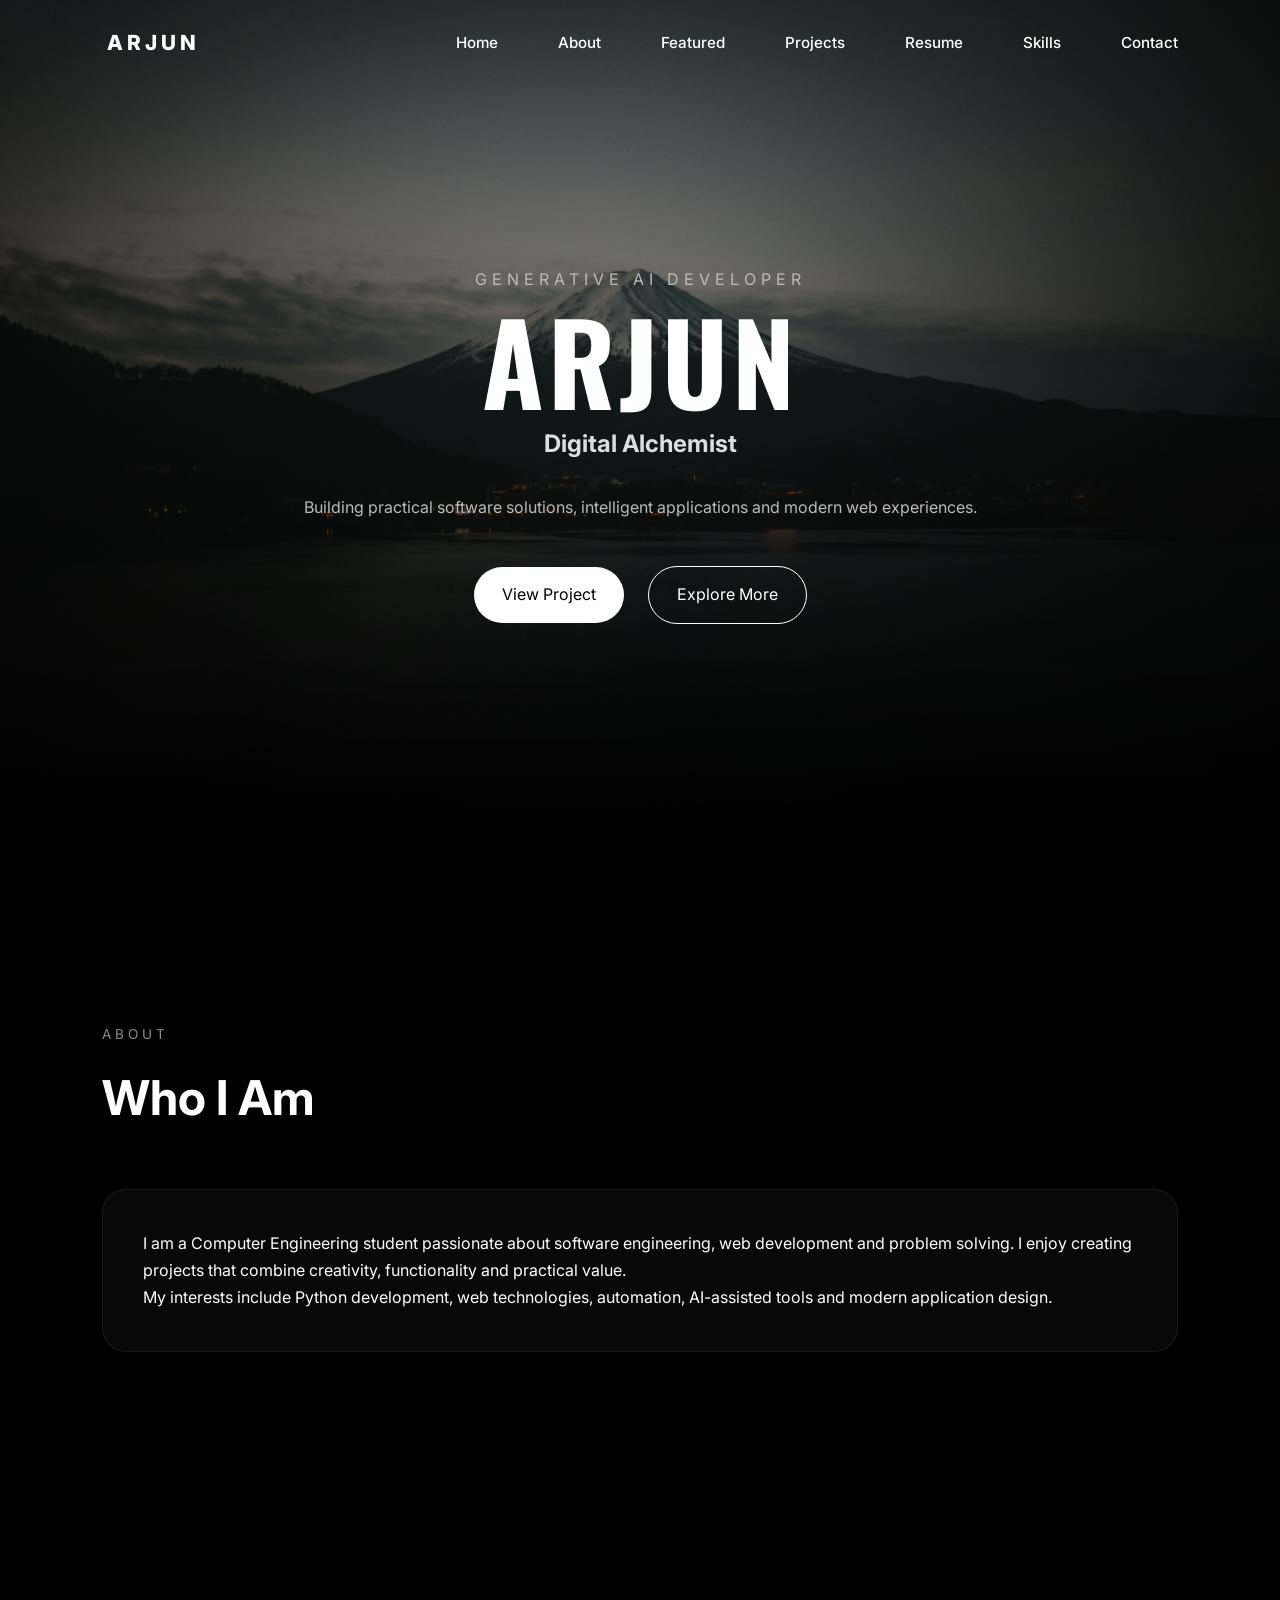
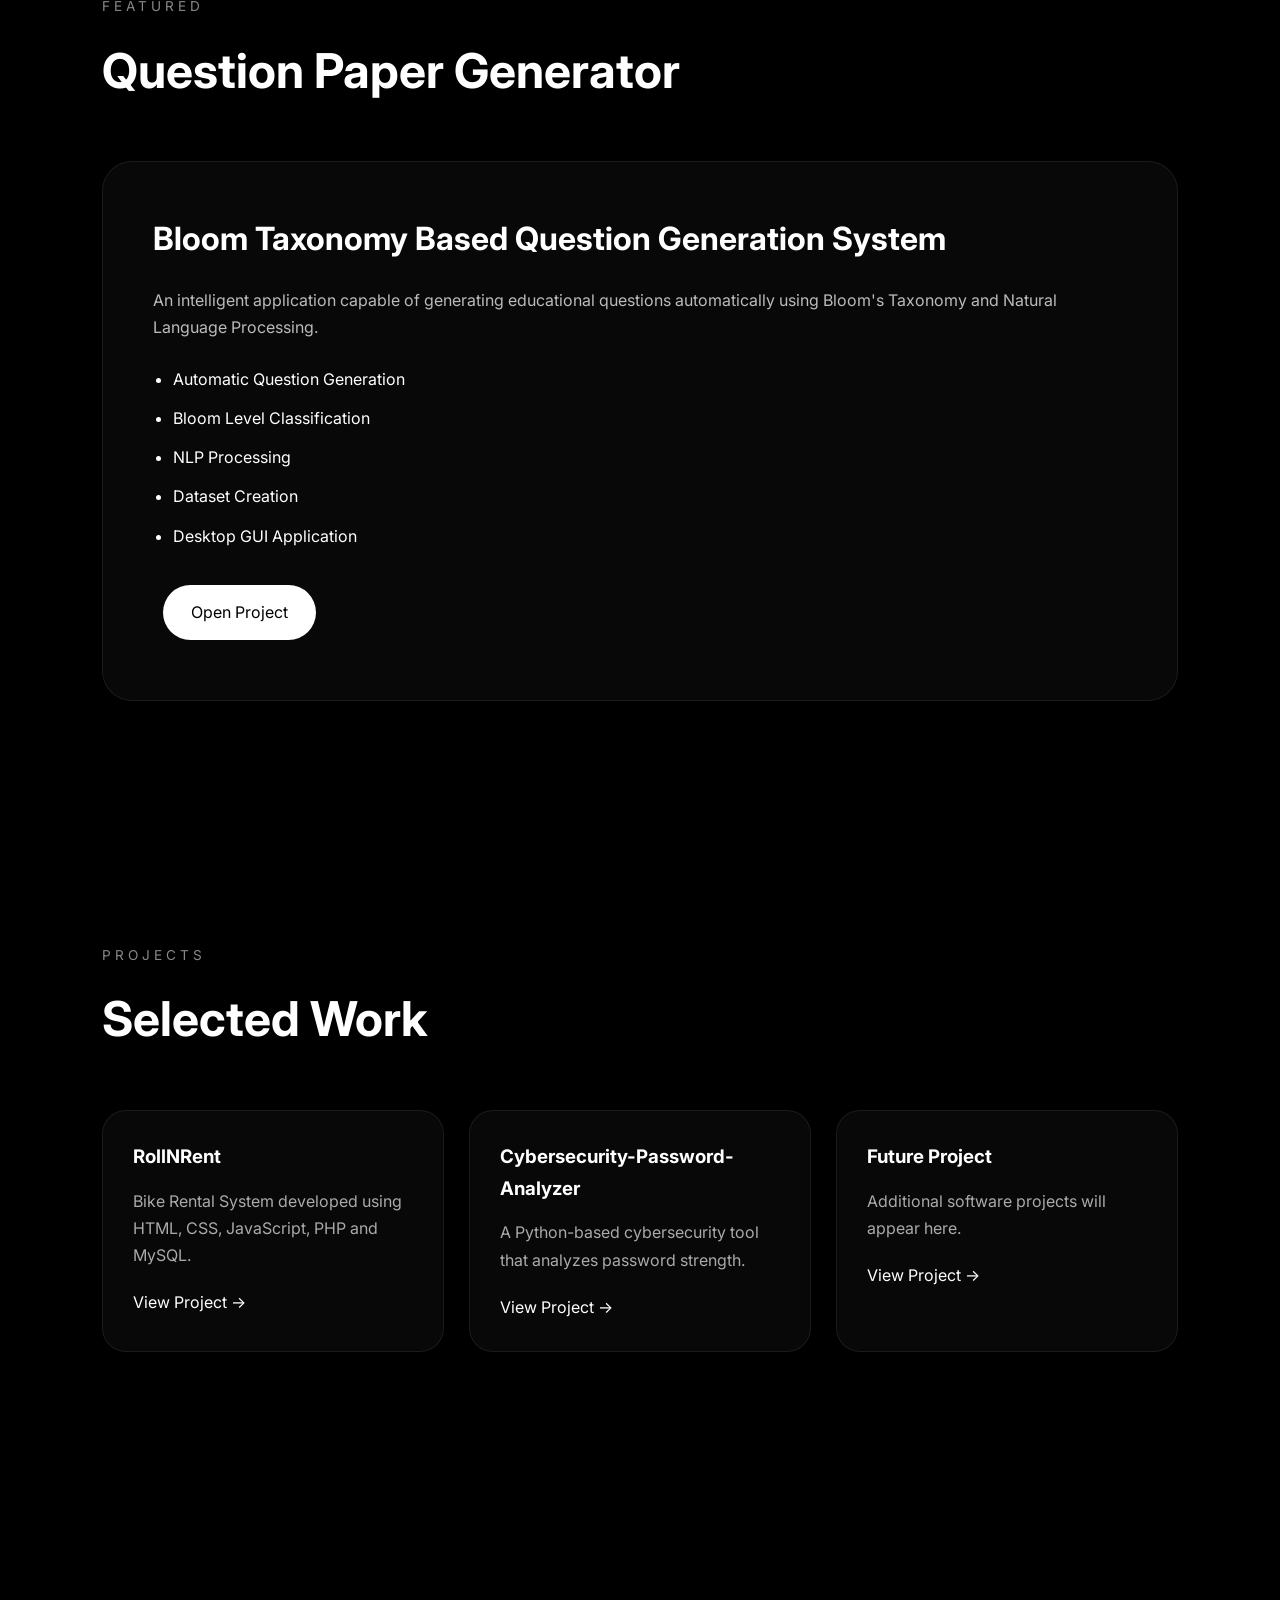
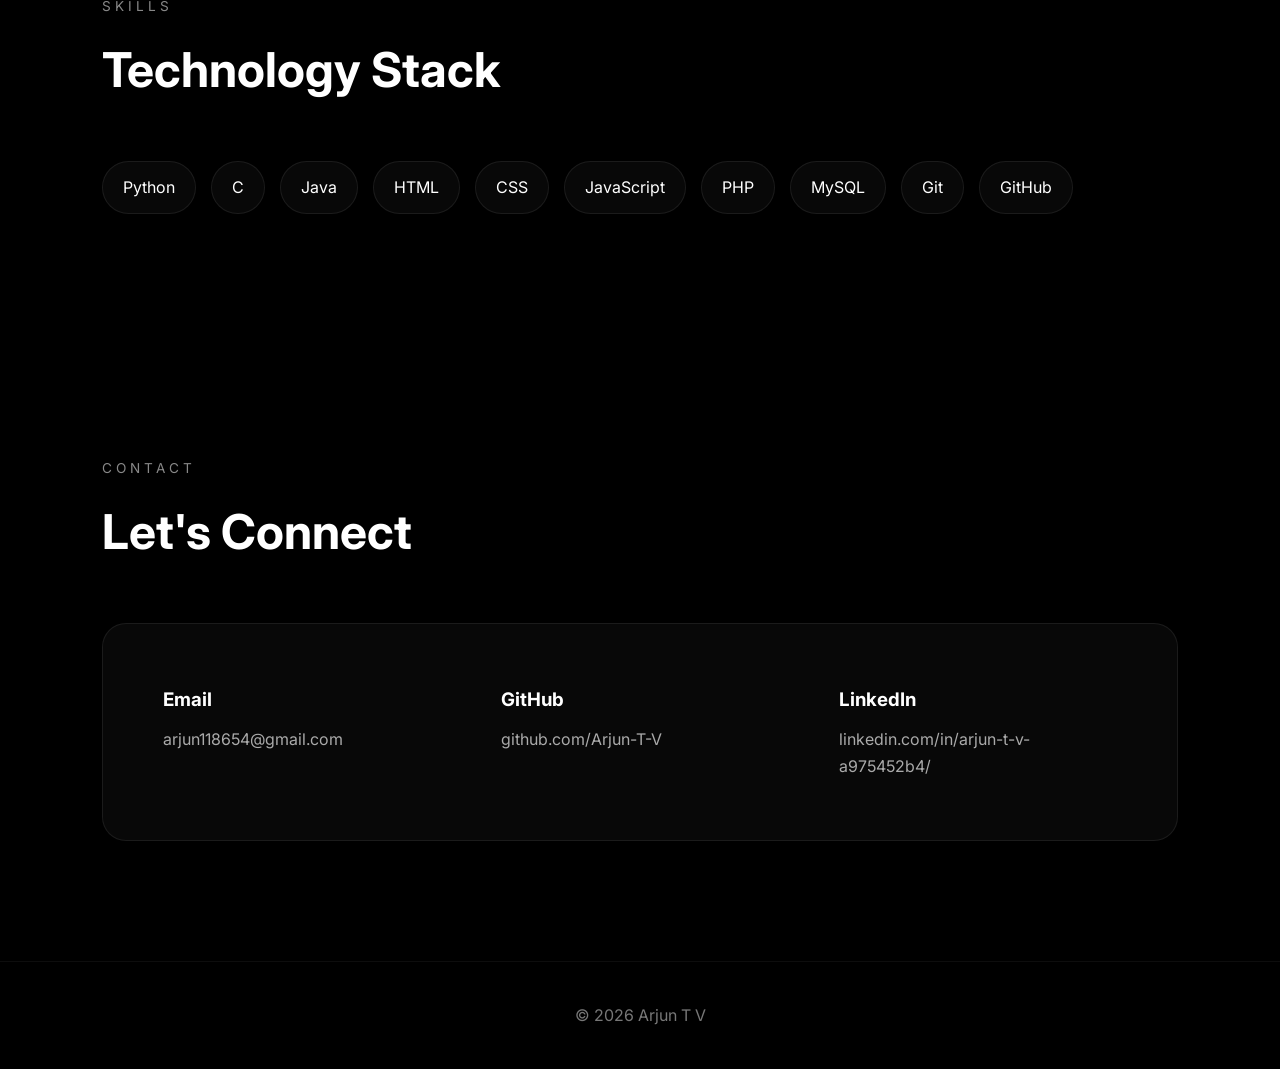
==== commit c3652399: "Add files via upload" ====
--- a/index.html
+++ b/index.html
@@ -50,14 +50,15 @@
 
     </div>
 
-    <ul class="nav-links">
-        <li><a href="#hero">Home</a></li>
-        <li><a href="#about">About</a></li>
-        <li><a href="#featured">Featured</a></li>
-        <li><a href="#projects">Projects</a></li>
-        <li><a href="#skills">Skills</a></li>
-        <li><a href="#contact">Contact</a></li>
-    </ul>
+    <ul>
+    <li><a href="#hero">Home</a></li>
+    <li><a href="#about">About</a></li>
+    <li><a href="#featured">Featured</a></li>
+    <li><a href="#projects">Projects</a></li>
+    <li><a href="resume.html">Resume</a></li>
+    <li><a href="#skills">Skills</a></li>
+    <li><a href="#contact">Contact</a></li>
+</ul>
 
     <div class="hamburger">
 
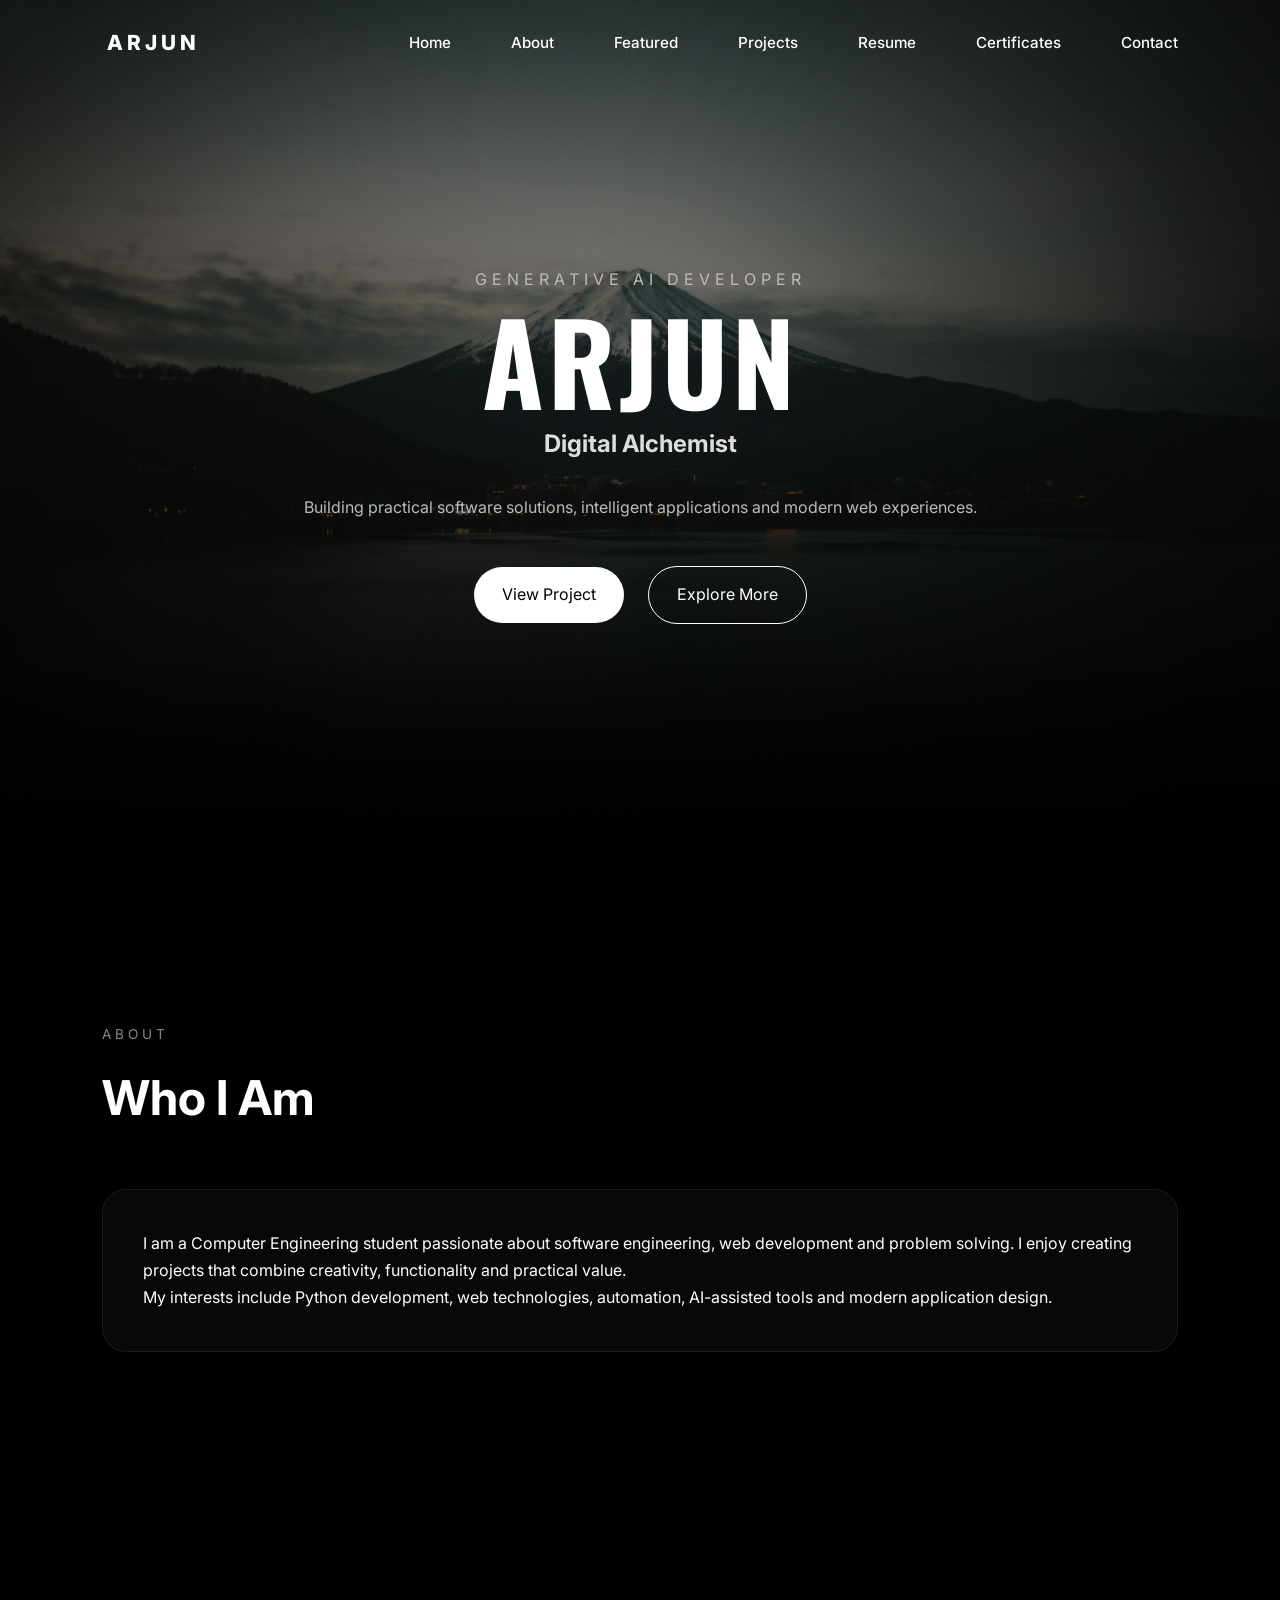
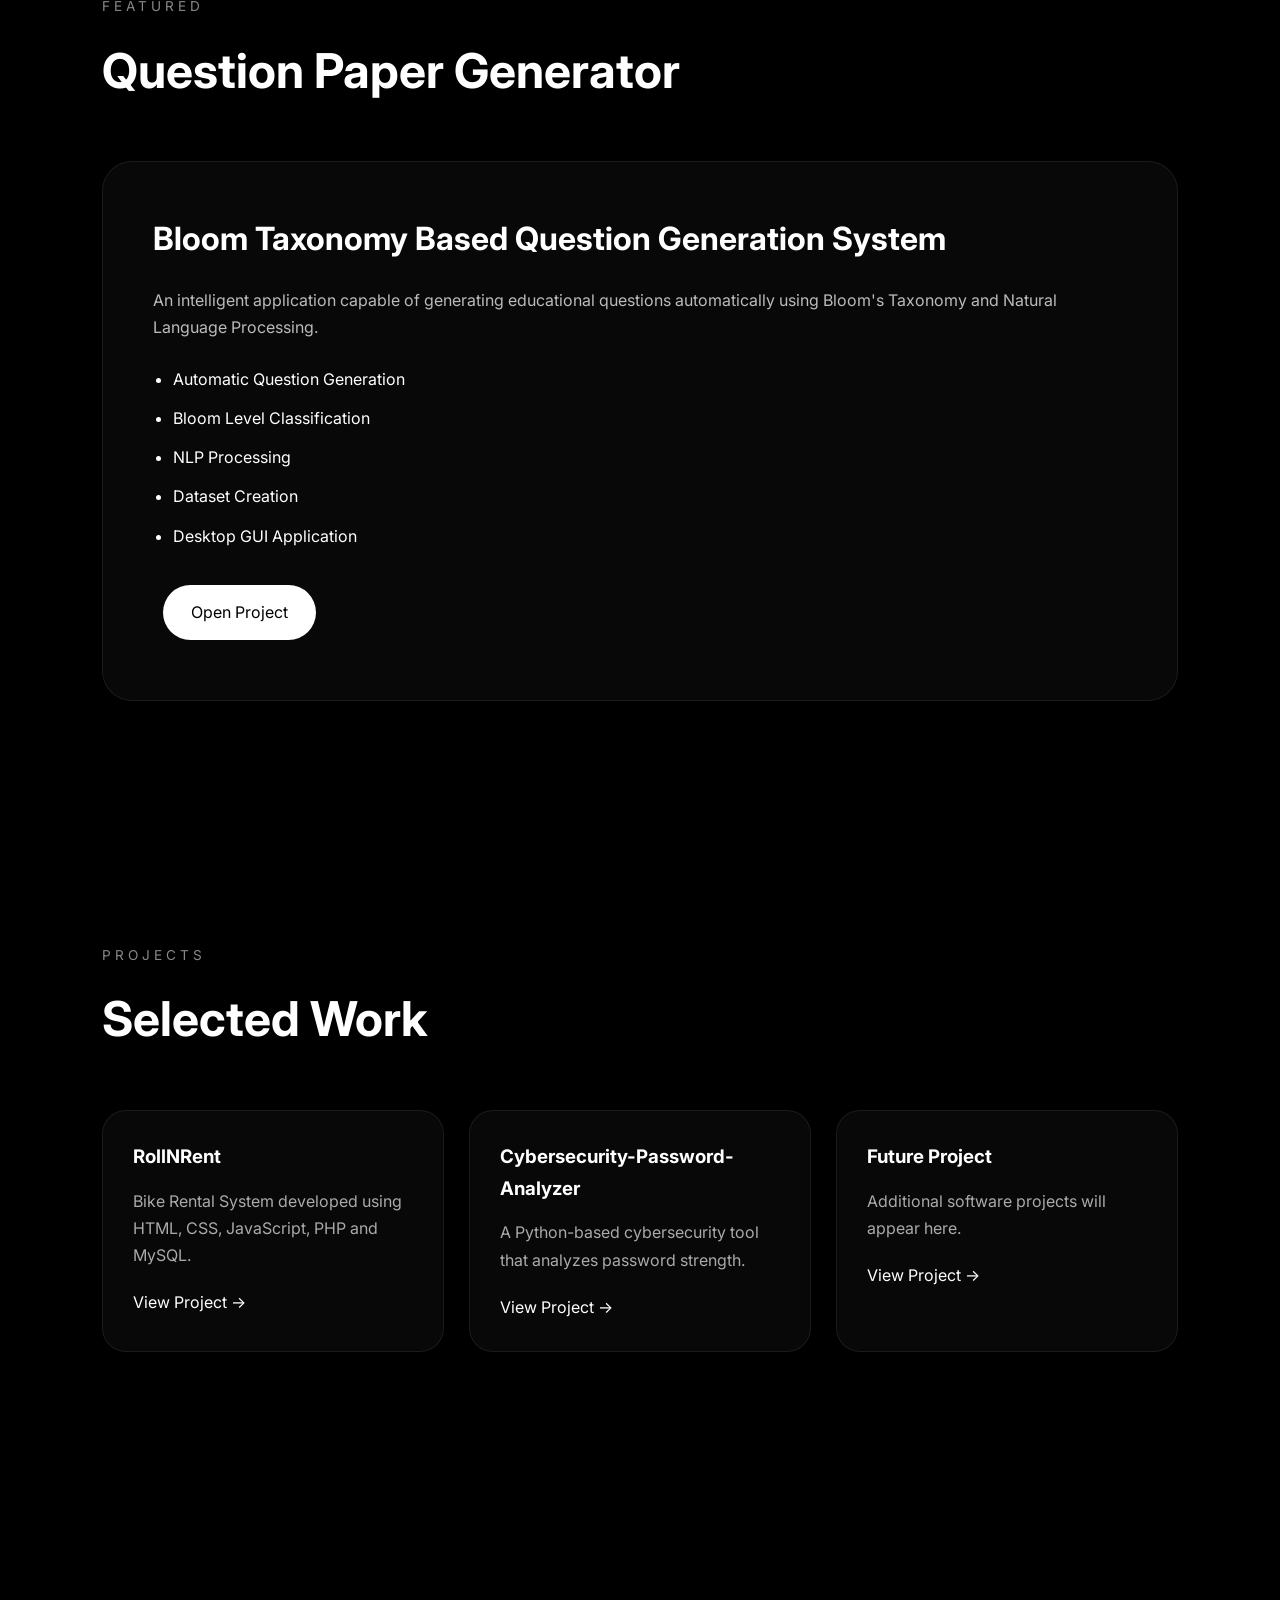
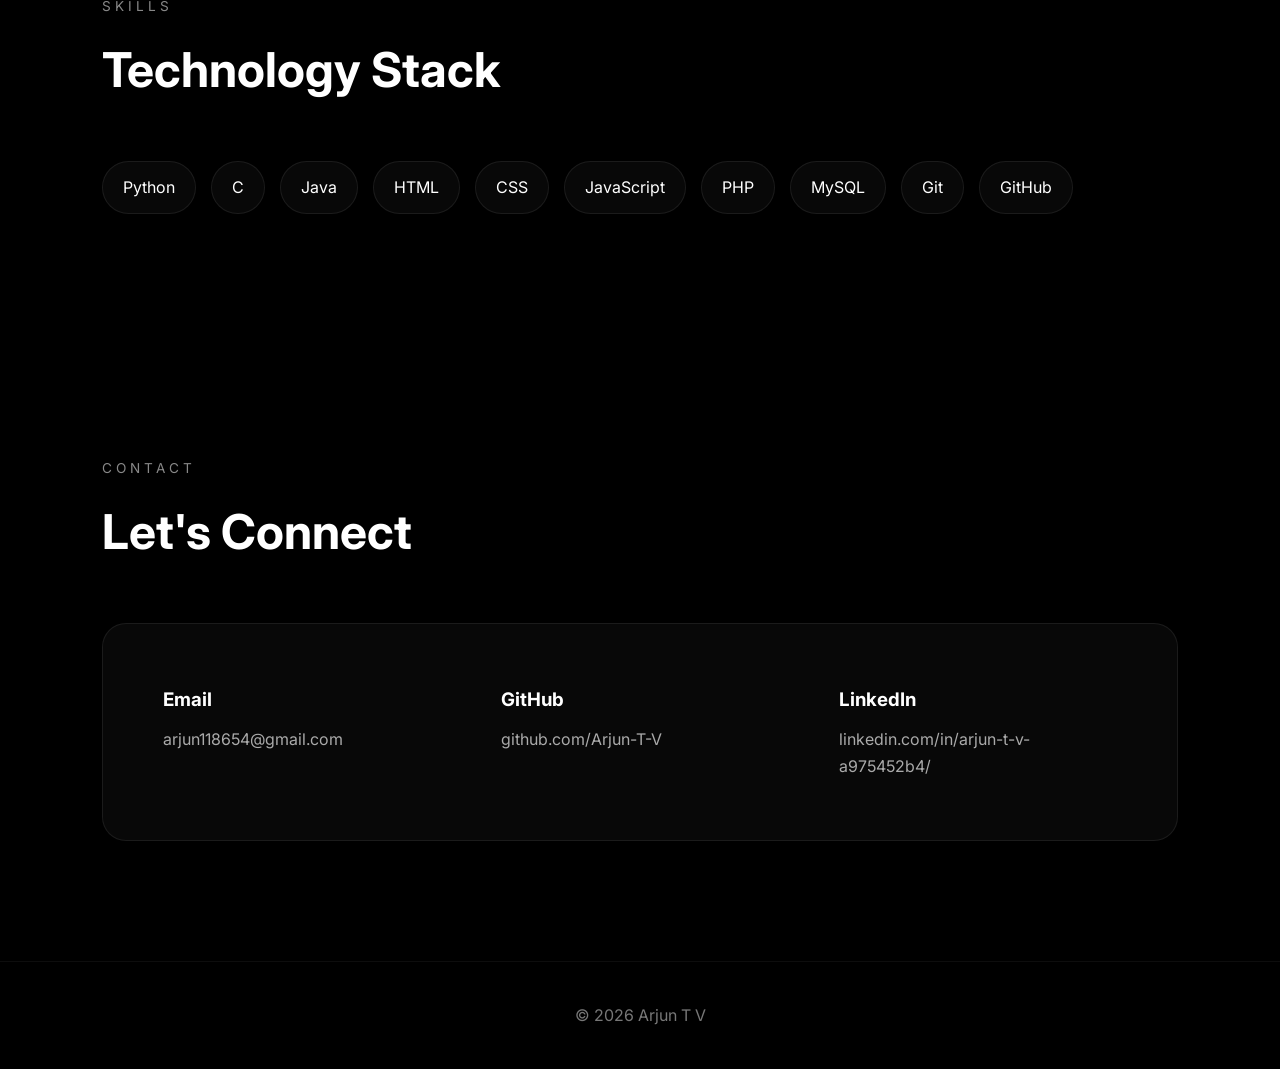
==== commit 128e8665: "Add files via upload" ====
--- a/index.html
+++ b/index.html
@@ -1,309 +1,309 @@
-<!DOCTYPE html>
-<html lang="en">
-<head>
-    <meta charset="UTF-8">
-    <meta name="viewport" content="width=device-width, initial-scale=1.0">
-    <title>Arjun 's Projects</title>
-
-    <link rel="stylesheet" href="style.css">
-
-    <link href="https://fonts.googleapis.com/css2?family=Inter:wght@300;400;500;600&family=Oswald:wght@400;500;600;700&display=swap" rel="stylesheet">
-    <link rel="icon" type="image/png" href="AJ.png">
-</head>
-<body>
-
-    <!-- LOADER -->
-    <div id="loader">
-        <div class="loader-content">
-            <h1>Hi, I'm ARJUN</h1>
-            <div class="loader-line">
-                <div class="loader-progress"></div>
-            </div>
-        </div>
-    </div>
-
-    <!-- CURSOR GLOW -->
-    <div class="cursor-glow"></div>
-
-    <!-- NAVBAR -->
-
-<nav>
-
-
-    <div class="logo">
-
-        <span>ARJUN</span>
-
-        <svg class="voltage-svg"
-             version="1.1"
-             xmlns="http://www.w3.org/2000/svg"
-             x="0px"
-             y="0px"
-             viewBox="0 0 234.6 61.3"
-             preserveAspectRatio="none"
-             xml:space="preserve">
-
-            <path class="voltage line-1" d="M5 30 L230 30" fill="none" stroke="#fff"/>
-            <path class="voltage line-2" d="M5 35 L230 35" fill="none" stroke="#fff"/>
-
-        </svg>
-
-    </div>
-
-    <ul>
-    <li><a href="#hero">Home</a></li>
-    <li><a href="#about">About</a></li>
-    <li><a href="#featured">Featured</a></li>
-    <li><a href="#projects">Projects</a></li>
-    <li><a href="resume.html">Resume</a></li>
-    <li><a href="#skills">Skills</a></li>
-    <li><a href="#contact">Contact</a></li>
-</ul>
-
-    <div class="hamburger">
-
-        <span></span>
-        <span></span>
-        <span></span>
-
-    </div>
-
-</nav>
-
-    <!-- HERO -->
-
-    <section id="hero">
-
-        <div class="hero-overlay"></div>
-
-        <div class="hero-content">
-
-            <p class="hero-small">
-                GENERATIVE AI DEVELOPER
-            </p>
-
-            <h1>
-                ARJUN
-            </h1>
-
-            <h2 id="typing"></h2>
-
-            <p class="hero-description">
-                Building practical software solutions,
-                intelligent applications and modern web experiences.
-            </p>
-
-            <div class="hero-buttons">
-
-                <a href="#featured" class="btn-primary">
-                    View Project
-                </a>
-
-                <a href="vault.html" class="btn-secondary">Explore More</a>
-
-            </div>
-
-        </div>
-
-    </section>
-
-    <!-- ABOUT -->
-
-    <section id="about">
-
-        <div class="section-header">
-            <span>ABOUT</span>
-            <h2>Who I Am</h2>
-        </div>
-
-        <div class="glass-card">
-
-            <p>
-                I am a Computer Engineering student passionate about
-                software engineering, web development and problem solving.
-                I enjoy creating projects that combine creativity,
-                functionality and practical value.
-            </p>
-
-            <p>
-                My interests include Python development,
-                web technologies, automation, AI-assisted tools
-                and modern application design.
-            </p>
-
-        </div>
-
-    </section>
-
-    <!-- FEATURED PROJECT -->
-
-    <section id="featured">
-
-        <div class="section-header">
-            <span>FEATURED</span>
-            <h2>Question Paper Generator</h2>
-        </div>
-
-        <div class="featured-card">
-
-            <div class="featured-info">
-
-                <h3>
-                    Bloom Taxonomy Based
-                    Question Generation System
-                </h3>
-
-                <p>
-                    An intelligent application capable of generating
-                    educational questions automatically using
-                    Bloom's Taxonomy and Natural Language Processing.
-                </p>
-
-                <ul>
-                    <li>Automatic Question Generation</li>
-                    <li>Bloom Level Classification</li>
-                    <li>NLP Processing</li>
-                    <li>Dataset Creation</li>
-                    <li>Desktop GUI Application</li>
-                </ul>
-
-                <a href="vault.html" class="btn-primary">
-                    Open Project
-                </a>
-
-            </div>
-
-        </div>
-
-    </section>
-
-    <!-- PROJECTS -->
-
-    <section id="projects">
-
-        <div class="section-header">
-            <span>PROJECTS</span>
-            <h2>Selected Work</h2>
-        </div>
-
-        <div class="project-grid">
-
-            <div class="project-card">
-
-                <h3>RollNRent</h3>
-
-                <p>
-                    Bike Rental System developed using
-                    HTML, CSS, JavaScript, PHP and MySQL.
-                </p>
-
-                <a href="vault.html">
-                    View Project →
-                </a>
-
-            </div>
-
-            <div class="project-card">
-
-                <h3>Cybersecurity-Password-Analyzer</h3>
-
-                <p>
-                    A Python-based cybersecurity tool
-                    that analyzes password strength.
-                </p>
-
-                <a href="vault.html">
-                    View Project →
-                </a>
-
-            </div>
-
-            <div class="project-card">
-
-                <h3>Future Project</h3>
-
-                <p>
-                    Additional software projects
-                    will appear here.
-                </p>
-
-                <a href="vault.html">
-                    View Project →
-                </a>
-
-            </div>
-
-        </div>
-
-    </section>
-
-    <!-- SKILLS -->
-
-    <section id="skills">
-
-        <div class="section-header">
-            <span>SKILLS</span>
-            <h2>Technology Stack</h2>
-        </div>
-
-        <div class="skills-grid">
-
-            <span>Python</span>
-            <span>C</span>
-            <span>Java</span>
-            <span>HTML</span>
-            <span>CSS</span>
-            <span>JavaScript</span>
-            <span>PHP</span>
-            <span>MySQL</span>
-            <span>Git</span>
-            <span>GitHub</span>
-
-        </div>
-
-    </section>
-
-    <!-- CONTACT -->
-
-<section id="contact">
-
-    <div class="section-header">
-        <span>CONTACT</span>
-        <h2>Let's Connect</h2>
-    </div>
-
-    <div class="contact-card">
-
-        <a href="mailto:arjun118654@gmail.com" class="contact-item">
-            <h3>Email</h3>
-            <p>arjun118654@gmail.com</p>
-        </a>
-
-        <a href="https://github.com/Arjun-T-V"
-           target="_blank"
-           class="contact-item">
-            <h3>GitHub</h3>
-            <p>github.com/Arjun-T-V</p>
-        </a>
-
-        <a href="https://www.linkedin.com/in/arjun-t-v-a975452b4/"
-           target="_blank"
-           class="contact-item">
-            <h3>LinkedIn</h3>
-            <p>linkedin.com/in/arjun-t-v-a975452b4/</p>
-        </a>
-
-    </div>
-
-</section>
-
-    <!-- FOOTER -->
-
-    <footer>
-        © 2026 Arjun T V
-    </footer>
-
-    <script src="script.js"></script>
-
-</body>
+<!DOCTYPE html>
+<html lang="en">
+<head>
+    <meta charset="UTF-8">
+    <meta name="viewport" content="width=device-width, initial-scale=1.0">
+    <title>Arjun 's Projects</title>
+
+    <link rel="stylesheet" href="style.css">
+
+    <link href="https://fonts.googleapis.com/css2?family=Inter:wght@300;400;500;600&family=Oswald:wght@400;500;600;700&display=swap" rel="stylesheet">
+    <link rel="icon" type="image/png" href="AJ.png">
+</head>
+<body>
+
+    <!-- LOADER -->
+    <div id="loader">
+        <div class="loader-content">
+            <h1>Hi, I'm ARJUN</h1>
+            <div class="loader-line">
+                <div class="loader-progress"></div>
+            </div>
+        </div>
+    </div>
+
+    <!-- CURSOR GLOW -->
+    <div class="cursor-glow"></div>
+
+    <!-- NAVBAR -->
+
+<nav>
+
+
+    <div class="logo">
+
+        <span>ARJUN</span>
+
+        <svg class="voltage-svg"
+             version="1.1"
+             xmlns="http://www.w3.org/2000/svg"
+             x="0px"
+             y="0px"
+             viewBox="0 0 234.6 61.3"
+             preserveAspectRatio="none"
+             xml:space="preserve">
+
+            <path class="voltage line-1" d="M5 30 L230 30" fill="none" stroke="#fff"/>
+            <path class="voltage line-2" d="M5 35 L230 35" fill="none" stroke="#fff"/>
+
+        </svg>
+
+    </div>
+
+    <ul class="nav-links">
+    <li><a href="#hero">Home</a></li>
+    <li><a href="#about">About</a></li>
+    <li><a href="#featured">Featured</a></li>
+    <li><a href="#projects">Projects</a></li>
+    <li><a href="resume.html">Resume</a></li>
+    <li><a href="certificates.html">Certificates </a></li>
+    <li><a href="#contact">Contact</a></li>
+</ul>
+
+    <div class="hamburger">
+
+        <span></span>
+        <span></span>
+        <span></span>
+
+    </div>
+
+</nav>
+
+    <!-- HERO -->
+
+    <section id="hero">
+
+        <div class="hero-overlay"></div>
+
+        <div class="hero-content">
+
+            <p class="hero-small">
+                GENERATIVE AI DEVELOPER
+            </p>
+
+            <h1>
+                ARJUN
+            </h1>
+
+            <h2 id="typing"></h2>
+
+            <p class="hero-description">
+                Building practical software solutions,
+                intelligent applications and modern web experiences.
+            </p>
+
+            <div class="hero-buttons">
+
+                <a href="#featured" class="btn-primary">
+                    View Project
+                </a>
+
+                <a href="vault.html" class="btn-secondary">Explore More</a>
+
+            </div>
+
+        </div>
+
+    </section>
+
+    <!-- ABOUT -->
+
+    <section id="about">
+
+        <div class="section-header">
+            <span>ABOUT</span>
+            <h2>Who I Am</h2>
+        </div>
+
+        <div class="glass-card">
+
+            <p>
+                I am a Computer Engineering student passionate about
+                software engineering, web development and problem solving.
+                I enjoy creating projects that combine creativity,
+                functionality and practical value.
+            </p>
+
+            <p>
+                My interests include Python development,
+                web technologies, automation, AI-assisted tools
+                and modern application design.
+            </p>
+
+        </div>
+
+    </section>
+
+    <!-- FEATURED PROJECT -->
+
+    <section id="featured">
+
+        <div class="section-header">
+            <span>FEATURED</span>
+            <h2>Question Paper Generator</h2>
+        </div>
+
+        <div class="featured-card">
+
+            <div class="featured-info">
+
+                <h3>
+                    Bloom Taxonomy Based
+                    Question Generation System
+                </h3>
+
+                <p>
+                    An intelligent application capable of generating
+                    educational questions automatically using
+                    Bloom's Taxonomy and Natural Language Processing.
+                </p>
+
+                <ul>
+                    <li>Automatic Question Generation</li>
+                    <li>Bloom Level Classification</li>
+                    <li>NLP Processing</li>
+                    <li>Dataset Creation</li>
+                    <li>Desktop GUI Application</li>
+                </ul>
+
+                <a href="vault.html" class="btn-primary">
+                    Open Project
+                </a>
+
+            </div>
+
+        </div>
+
+    </section>
+
+    <!-- PROJECTS -->
+
+    <section id="projects">
+
+        <div class="section-header">
+            <span>PROJECTS</span>
+            <h2>Selected Work</h2>
+        </div>
+
+        <div class="project-grid">
+
+            <div class="project-card">
+
+                <h3>RollNRent</h3>
+
+                <p>
+                    Bike Rental System developed using
+                    HTML, CSS, JavaScript, PHP and MySQL.
+                </p>
+
+                <a href="vault.html">
+                    View Project →
+                </a>
+
+            </div>
+
+            <div class="project-card">
+
+                <h3>Cybersecurity-Password-Analyzer</h3>
+
+                <p>
+                    A Python-based cybersecurity tool
+                    that analyzes password strength.
+                </p>
+
+                <a href="vault.html">
+                    View Project →
+                </a>
+
+            </div>
+
+            <div class="project-card">
+
+                <h3>Future Project</h3>
+
+                <p>
+                    Additional software projects
+                    will appear here.
+                </p>
+
+                <a href="vault.html">
+                    View Project →
+                </a>
+
+            </div>
+
+        </div>
+
+    </section>
+
+    <!-- SKILLS -->
+
+    <section id="skills">
+
+        <div class="section-header">
+            <span>SKILLS</span>
+            <h2>Technology Stack</h2>
+        </div>
+
+        <div class="skills-grid">
+
+            <span>Python</span>
+            <span>C</span>
+            <span>Java</span>
+            <span>HTML</span>
+            <span>CSS</span>
+            <span>JavaScript</span>
+            <span>PHP</span>
+            <span>MySQL</span>
+            <span>Git</span>
+            <span>GitHub</span>
+
+        </div>
+
+    </section>
+
+    <!-- CONTACT -->
+
+<section id="contact">
+
+    <div class="section-header">
+        <span>CONTACT</span>
+        <h2>Let's Connect</h2>
+    </div>
+
+    <div class="contact-card">
+
+        <a href="mailto:arjun118654@gmail.com" class="contact-item">
+            <h3>Email</h3>
+            <p>arjun118654@gmail.com</p>
+        </a>
+
+        <a href="https://github.com/Arjun-T-V"
+           target="_blank"
+           class="contact-item">
+            <h3>GitHub</h3>
+            <p>github.com/Arjun-T-V</p>
+        </a>
+
+        <a href="https://www.linkedin.com/in/arjun-t-v-a975452b4/"
+           target="_blank"
+           class="contact-item">
+            <h3>LinkedIn</h3>
+            <p>linkedin.com/in/arjun-t-v-a975452b4/</p>
+        </a>
+
+    </div>
+
+</section>
+
+    <!-- FOOTER -->
+
+    <footer>
+        © 2026 Arjun T V
+    </footer>
+
+    <script src="script.js"></script>
+
+</body>
 </html>
--- a/style.css
+++ b/style.css
@@ -768,4 +768,40 @@
 
 .contact-item p{
     color:#aaa;
-}+}
+
+/* === Fixed Mobile Navigation === */
+@media (max-width:768px){
+ nav{padding:20px 8%;}
+ .nav-links{
+   position:fixed;
+   top:0;
+   left:-100%;
+   width:100%;
+   height:100vh;
+   display:flex;
+   flex-direction:column;
+   justify-content:center;
+   align-items:center;
+   gap:36px;
+   list-style:none;
+   background:#000;
+   transition:left .35s ease;
+   z-index:1500;
+ }
+ .nav-links.active{left:0;}
+ .hamburger{display:block;z-index:2001;}
+}
+@media (min-width:769px){
+ .hamburger{display:none;}
+ .nav-links{
+   position:static;
+   display:flex;
+   flex-direction:row;
+   gap:60px;
+   height:auto;
+   width:auto;
+   background:transparent;
+   list-style:none;
+ }
+}
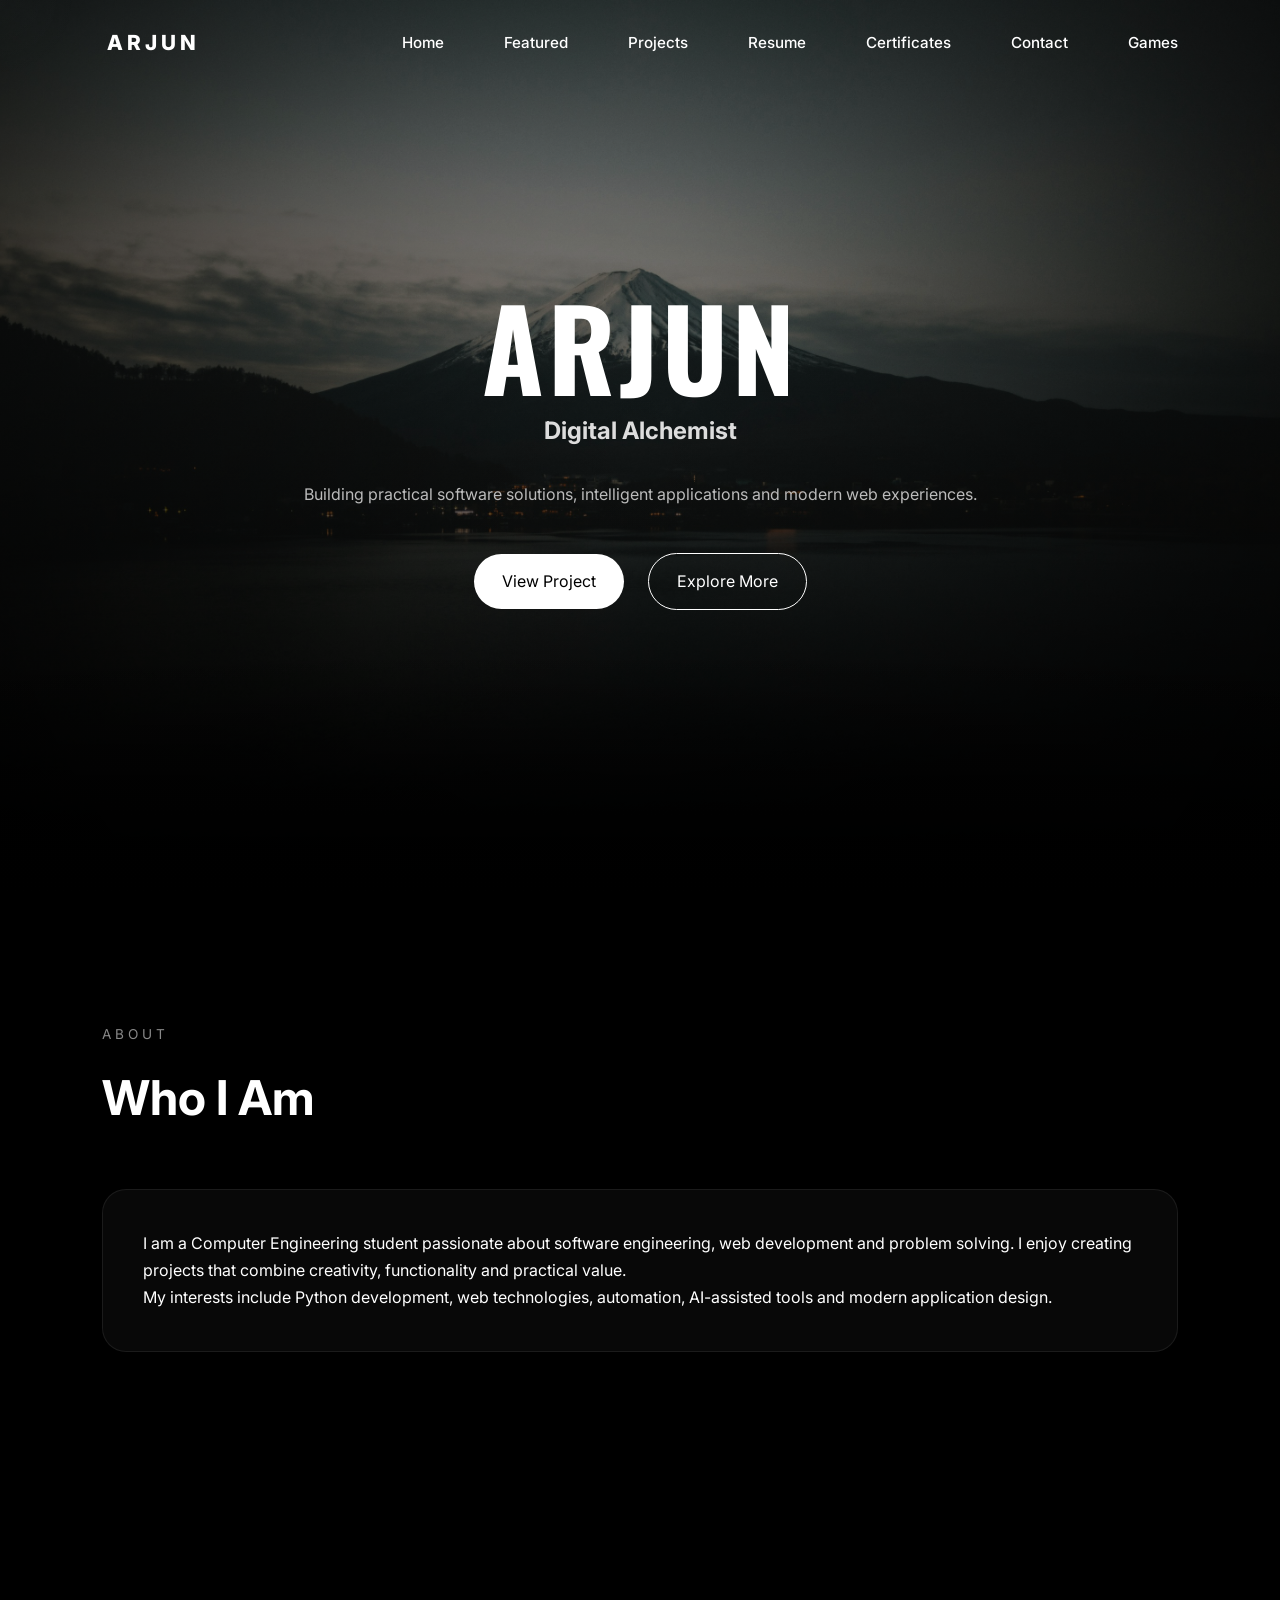
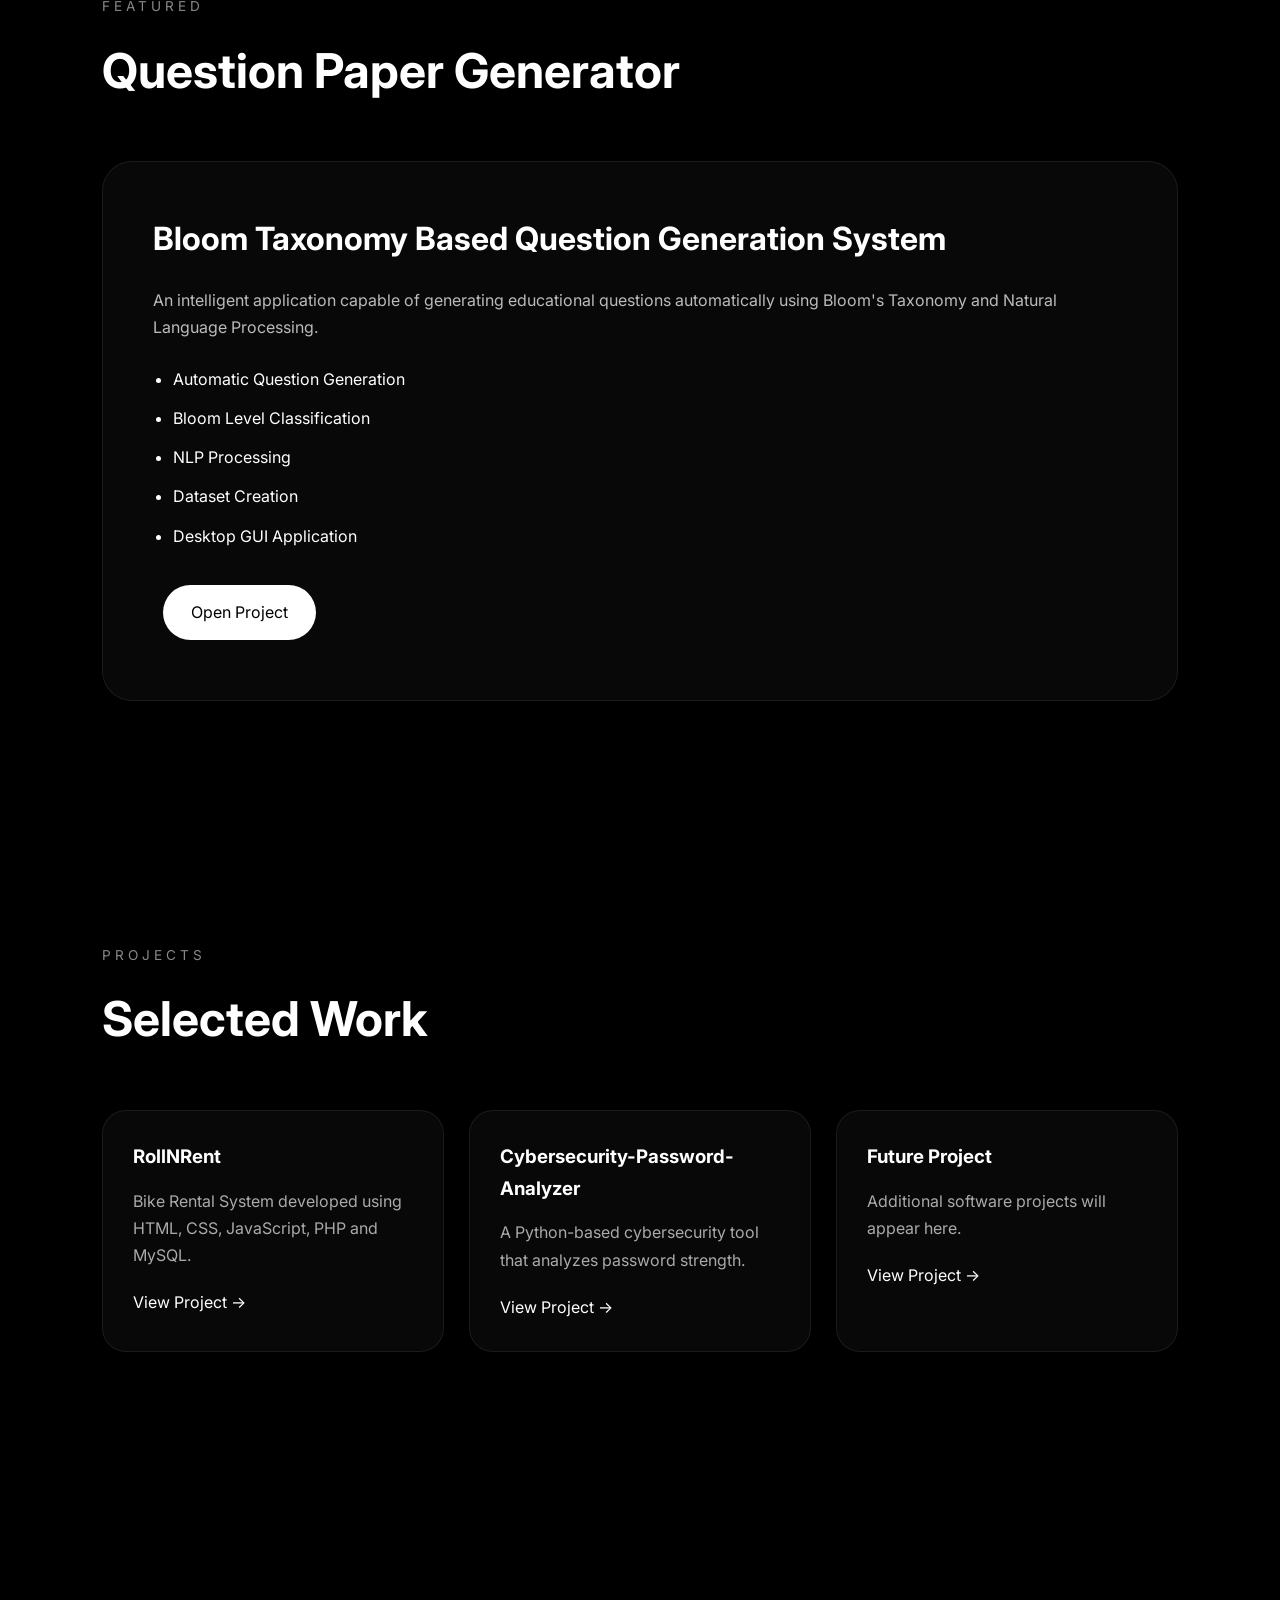
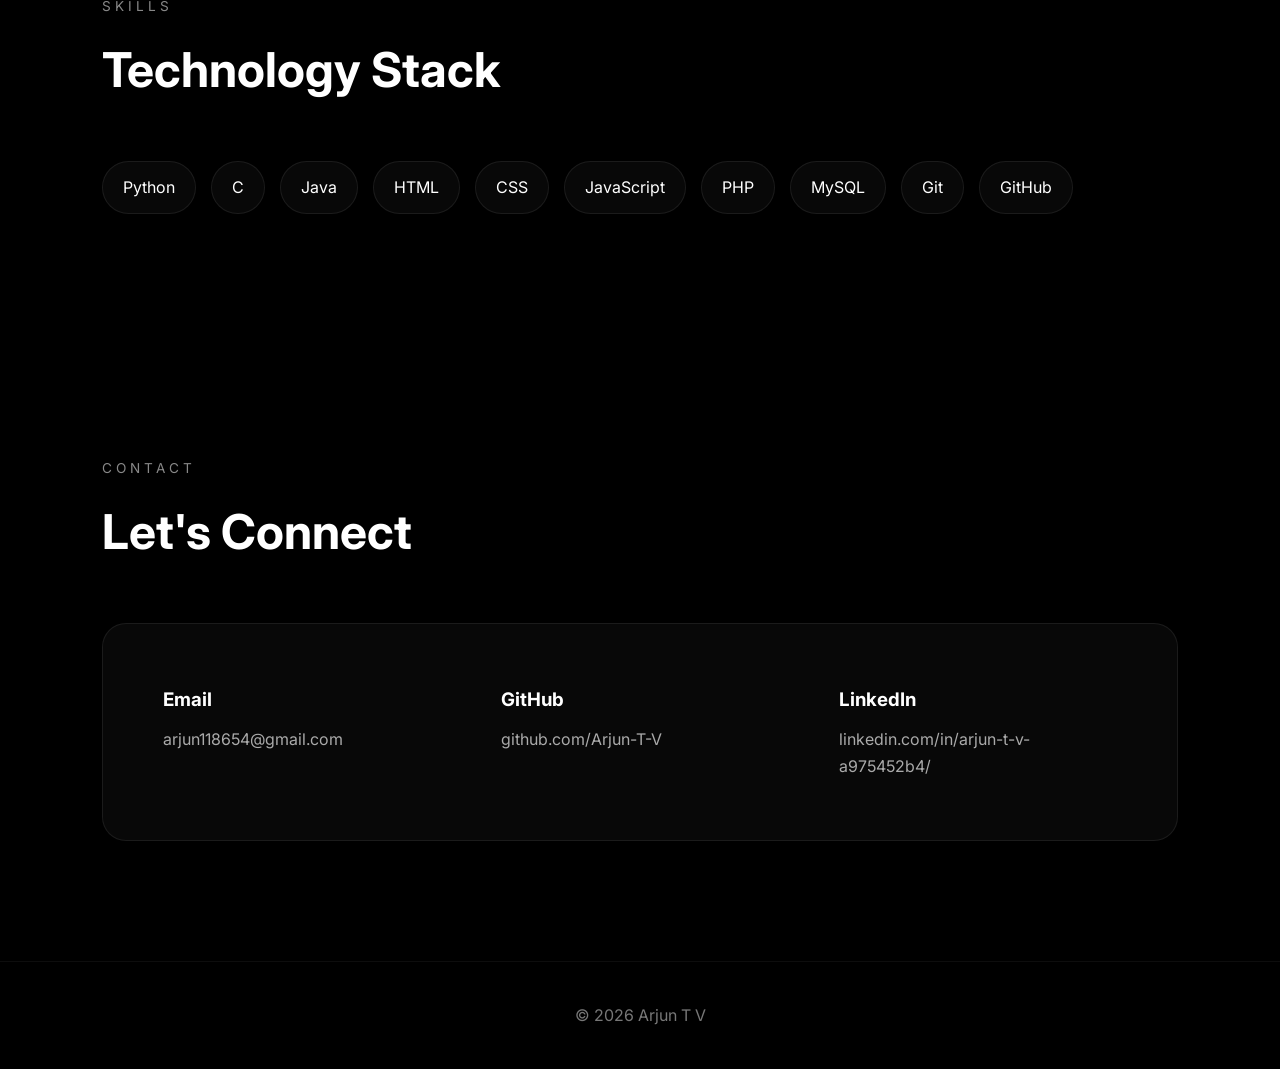
==== commit 96330a33: "Add files via upload" ====
--- a/index.html
+++ b/index.html
@@ -52,12 +52,12 @@
 
     <ul class="nav-links">
     <li><a href="#hero">Home</a></li>
-    <li><a href="#about">About</a></li>
     <li><a href="#featured">Featured</a></li>
     <li><a href="#projects">Projects</a></li>
     <li><a href="resume.html">Resume</a></li>
     <li><a href="certificates.html">Certificates </a></li>
     <li><a href="#contact">Contact</a></li>
+    <li><a href="5gameweb.html">Games</a></li>
 </ul>
 
     <div class="hamburger">
@@ -79,7 +79,6 @@
         <div class="hero-content">
 
             <p class="hero-small">
-                GENERATIVE AI DEVELOPER
             </p>
 
             <h1>
